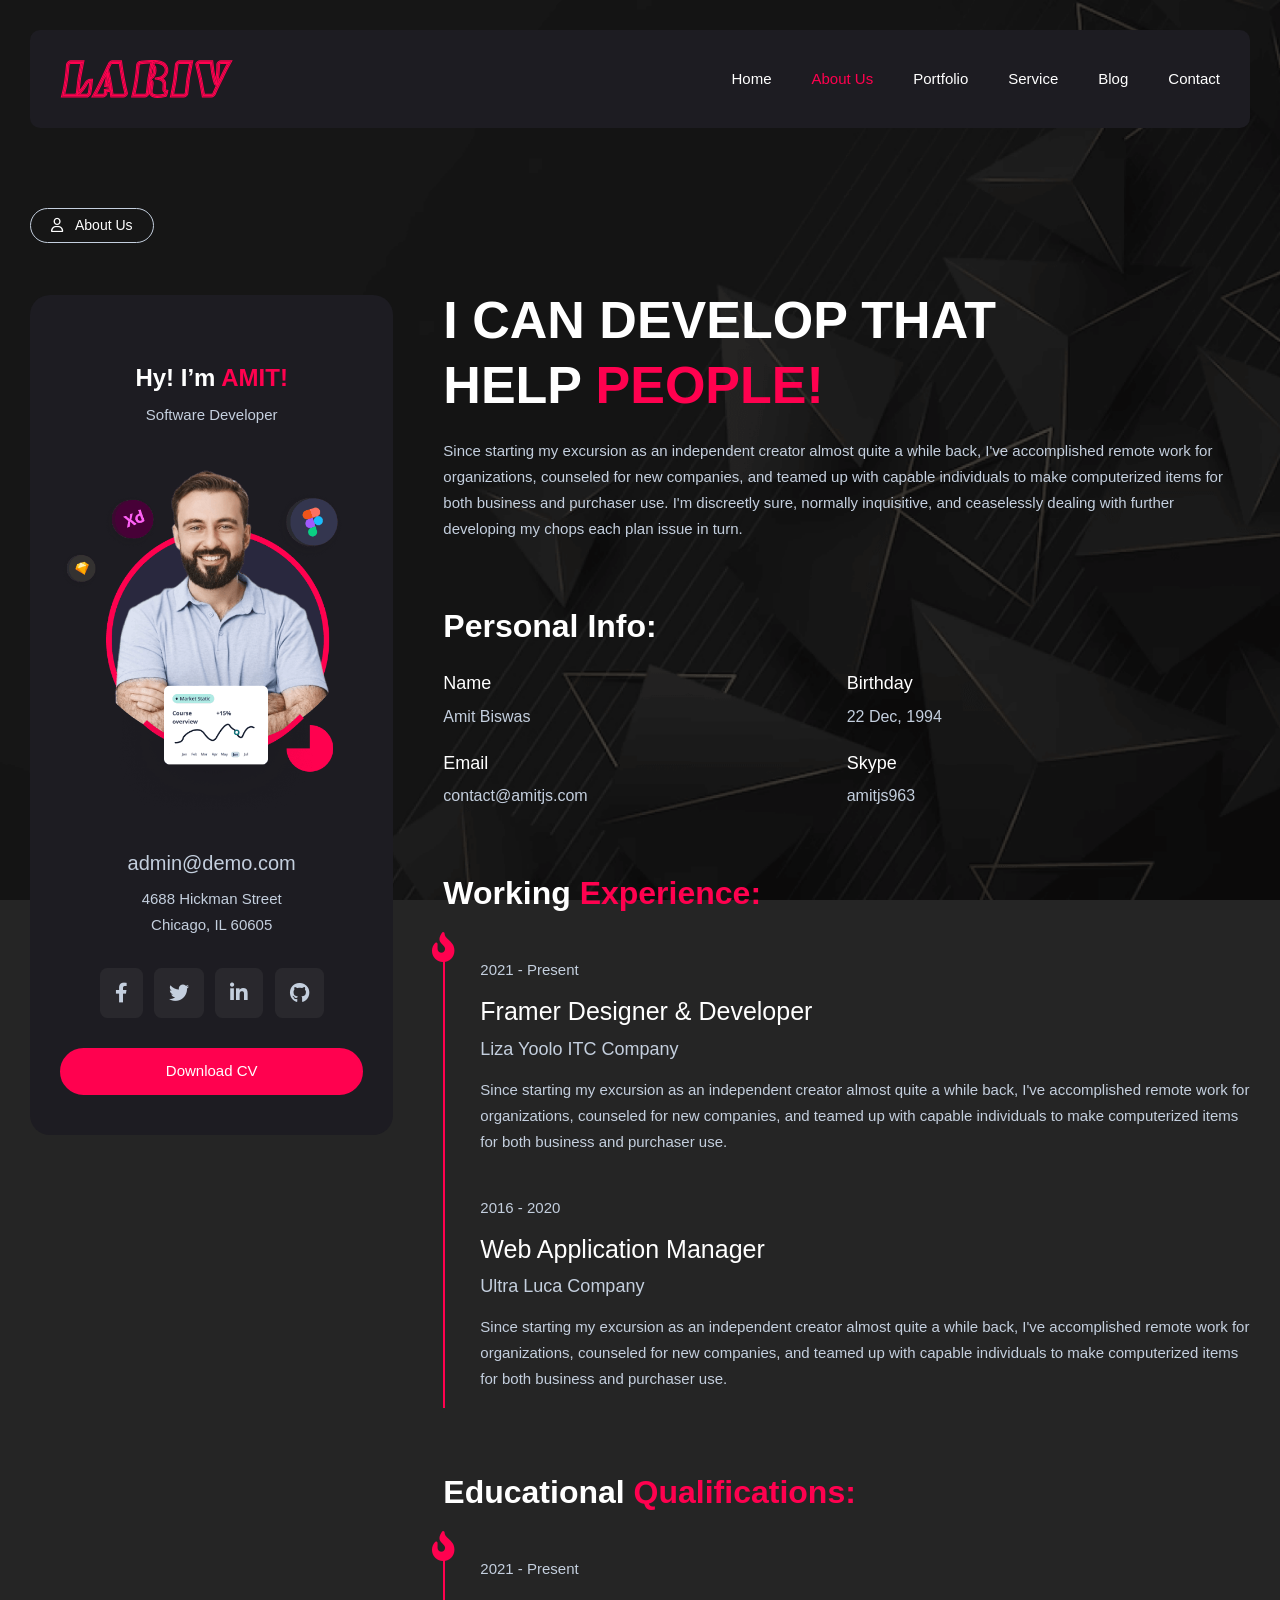
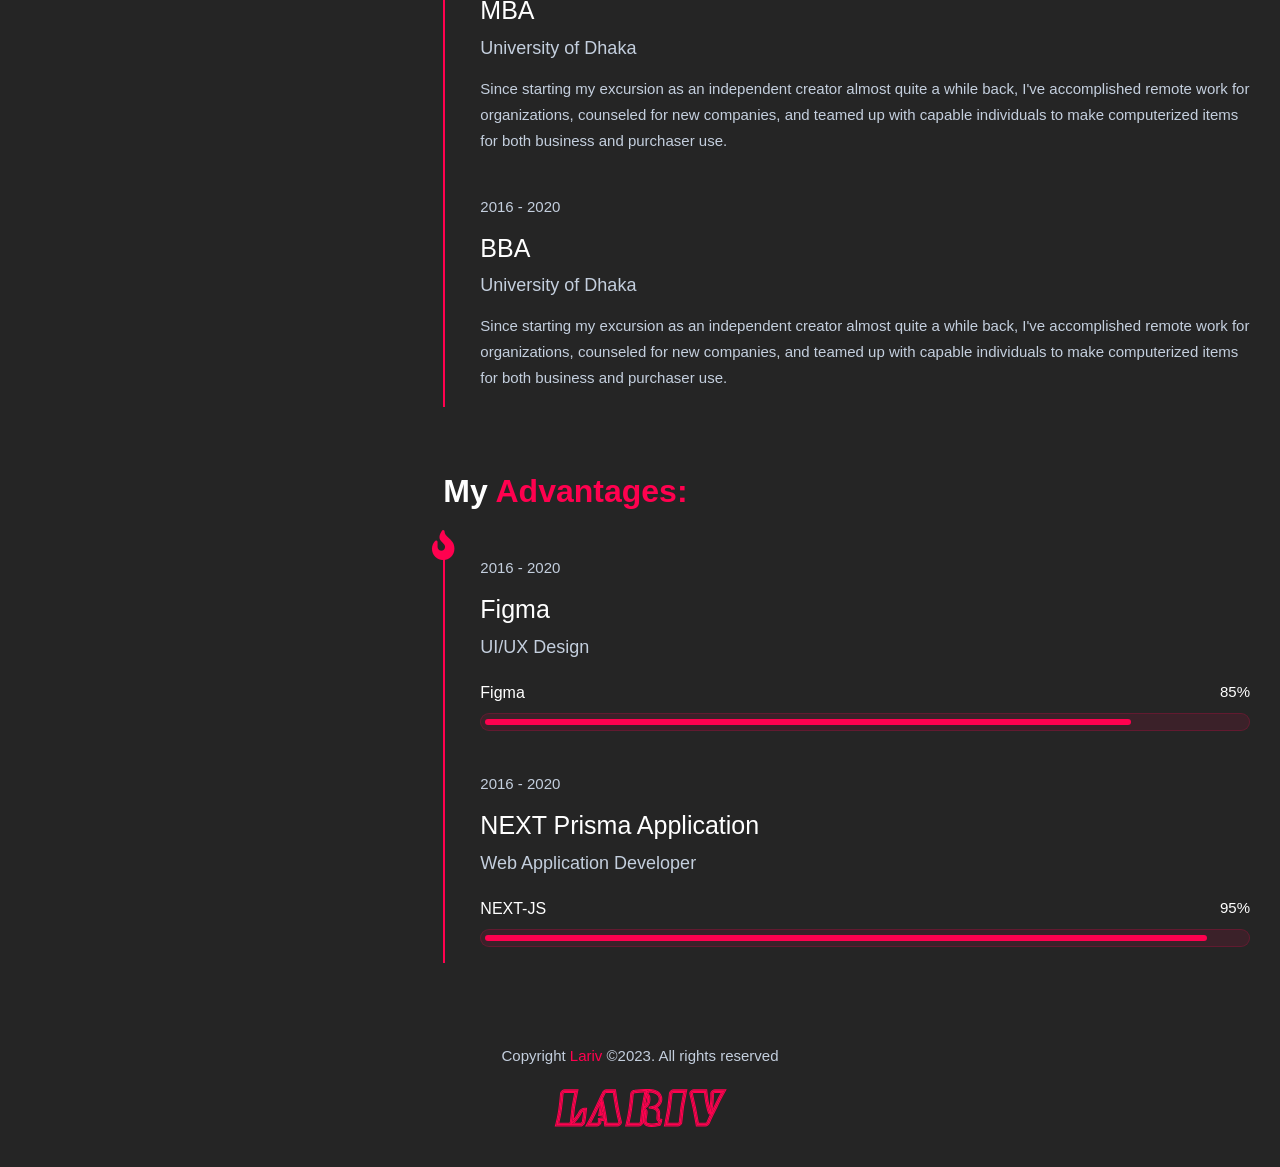
==== src/about.html @ 0eb748ee "lariv" ====
<!DOCTYPE html>
<html class="no-js" lang="zxx">
  <head>
    <meta charset="utf-8" />
    <meta http-equiv="x-ua-compatible" content="ie=edge" />
    <title>Home || Lariv - HTML Portfolio Web Template</title>
    <meta name="description" content="" />
    <meta name="viewport" content="width=device-width, initial-scale=1" />

    <!-- Place favicon.ico in the root directory -->
    <link
      rel="shortcut icon"
      type="image/x-icon"
      href="assets/images/favicon.ico"
    />

    <!-- CSS here -->
    <link rel="stylesheet" href="assets/css/animate.css" />
    <link rel="stylesheet" href="assets/css/font-awesome-pro.css" />
    <link rel="stylesheet" href="assets/css/swiper-bundle.css" />
    <link rel="stylesheet" href="assets/css/style.css" />
  </head>

  <body>
    <!--[if lte IE 9]>
      <p class="browserupgrade">
        You are using an <strong>outdated</strong> browser. Please
        <a href="https://browsehappy.com/">upgrade your browser</a> href improve
        your experience and security.
      </p>
    <![endif]-->

    <!-- Preloader Start-->

    <div class="InitLoader">
      <div class="fingerprint-spinner">
        <div class="spinner-ring"></div>
        <div class="spinner-ring"></div>
        <div class="spinner-ring"></div>
        <div class="spinner-ring"></div>
        <div class="spinner-ring"></div>
        <div class="spinner-ring"></div>
        <div class="spinner-ring"></div>
        <div class="spinner-ring"></div>
        <div class="spinner-ring"></div>
      </div>
    </div>

    <!-- back href top start  -->
    <div class="progress-wrap">
      <svg
        class="progress-circle svg-content"
        width="100%"
        height="100%"
        viewBox="-1 -1 102 102"
      >
        <path d="M50,1 a49,49 0 0,1 0,98 a49,49 0 0,1 0,-98" />
      </svg>
    </div>
    <!-- back href top end -->

    <!-- Bg image start-->
    <div
      class="bg-img"
      style="background-image: url('assets/images/show/bg.png')"
    ></div>
    <!-- Bg image end-->

    <!-- header-area-start -->
    <header class="relative z-[99]">
      <div class="container mx-auto pt-[30px]">
        <div
          class="flex justify-between rounded-[10px] bg-card px-[15px] py-[30px] md:px-[30px]"
        >
          <div class="logo flex items-center">
            <a href="/">
              <img
                src="assets/images/logo.svg"
                alt="Lariv - React Portfolio Template"
              />
            </a>
          </div>
          <menu class="hidden items-center lg:flex">
            <ul class="flex gap-[40px]">
              <li>
                <a href="index.html" class="navNotActive">Home</a>
              </li>
              <li>
                <a href="about.html" class="navActive">About Us</a>
              </li>
              <li>
                <a href="portfolio.html" class="navNotActive">Portfolio</a>
              </li>
              <li>
                <a href="service.html" class="navNotActive">Service</a>
              </li>
              <li>
                <a href="blog.html" class="navNotActive">Blog</a>
              </li>
              <li>
                <a href="contact.html" class="navNotActive">Contact</a>
              </li>
            </ul>
          </menu>
          <div class="block lg:hidden">
            <div class="flex items-center gap-4 px-[10px]">
              <span
                class="sidebar-open rounded-full border border-[#919295] flex justify-center items-center w-[50px] h-[50px]"
              >
                <i class="fa-light fa-bars-sort text-text text-[22px]"></i>
              </span>
            </div>
          </div>
        </div>
      </div>
    </header>
    <!-- header-area-end -->

    <!-- side bar start -->
    <div
      class="sidebar fixed left-[100%] top-0 z-[999] h-full w-full bg-btn/60 transition-all duration-500"
    >
      <div
        class="ml-auto h-full min-h-[750px] w-[300px] bg-card px-[30px] pt-[60px] md:min-h-[700px]"
      >
        <div class="relative flex justify-center">
          <span
            class="sidebar-close group absolute left-[-78px] rounded-lg bg-card px-[15px] py-[10px] text-[26px]"
          >
            <i
              class="fa-regular fa-xmark text-white transition-all duration-500 group-hover:rotate-90 group-hover:text-theme"
            ></i>
          </span>
          <div>
            <img
              src="assets/images/logo.svg"
              alt="Lariv - React Portfolio Template"
            />
          </div>
        </div>
        <div class="my-[30px] border-t border-[#ddd]"></div>
        <nav class="mt-[30px]">
          <ul class="grid gap-[24px]">
            <li class="text-[18px] font-semibold">
              <a href="index.html" class="navNotActive">Home</a>
            </li>
            <li class="text-[18px] font-semibold">
              <a href="about.html" class="navActive">About Us</a>
            </li>
            <li class="text-[18px] font-semibold">
              <a href="portfolio.html" class="navNotActive">Portfolio</a>
            </li>
            <li class="text-[18px] font-semibold">
              <a href="service.html" class="navNotActive">Service</a>
            </li>
            <li class="text-[18px] font-semibold">
              <a href="blog.html" class="navNotActive">Blog</a>
            </li>
            <li class="text-[18px] font-semibold">
              <a href="contact.html" class="navNotActive">Contact</a>
            </li>
          </ul>
        </nav>
        <div class="my-[30px] border-t border-[#ddd]"></div>

        <div class="contact mt-[40px] pb-[20px] md:mt-[0px]">
          <div>
            <p class="text-[20px] font-semibold text-white">Follow Me:</p>

            <div class="mt-[20px] flex gap-3">
              <a href="#">
                <button
                  class="boxShadow rounded-lg bg-btn w-[40px] h-[40px] flex justify-center items-center text-text shadow-none transition duration-300 hover:text-theme"
                >
                  <i class="fa-brands fa-facebook-f text-[22px]"></i>
                </button>
              </a>
              <a href="#">
                <button
                  class="boxShadow rounded-lg bg-btn w-[40px] h-[40px] flex justify-center items-center text-text shadow-none transition duration-300 hover:text-theme"
                >
                  <i class="fa-brands fa-twitter text-[22px]"></i>
                </button>
              </a>
              <a href="#">
                <button
                  class="boxShadow rounded-lg bg-btn w-[40px] h-[40px] flex justify-center items-center text-text shadow-none transition duration-300 hover:text-theme"
                >
                  <i class="fa-brands fa-linkedin-in text-[22px]"></i>
                </button>
              </a>
              <a href="#">
                <button
                  class="boxShadow rounded-lg bg-btn w-[40px] h-[40px] flex justify-center items-center text-text shadow-none transition duration-300 hover:text-theme"
                >
                  <i class="fa-brands fa-instagram text-[22px]"></i>
                </button>
              </a>
            </div>
          </div>
        </div>
      </div>
    </div>
    <!-- side bar end -->

    <main>
      <section class="py-[30px] md:py-[80px]">
        <div class="container">
          <div class="grid grid-cols-12 gap-[20px]">
            <div class="col-span-12 lg:col-span-4 lg:pr-[30px]">
              <div class="menuBox" data-aos="fade-up" data-aos-delay="50">
                <div
                  class="inline-block rounded-full border border-text px-[20px] py-[5px]"
                >
                  <div class="flex items-center gap-[6px]">
                    <span>
                      <i class="fa-regular fa-user text-[14px] text-white"></i>
                    </span>
                    <span class="pl-[6px] text-[14px] text-white">
                      About Us
                    </span>
                  </div>
                </div>
              </div>
              <br />
              <!-- Profile Info  -->
              <div class="info-card mt-[10px] md:mt-[30px]">
                <div class="rounded-[20px] bg-card px-[30px] py-[40px]">
                  <div>
                    <div class="mt-[25px]">
                      <div class="text-center">
                        <h3
                          class="wow fadeIn animated text-[24px] font-semibold text-white"
                          data-aos="fade-up"
                          data-aos-delay="100"
                        >
                          Hy! I’m
                          <span class="text-theme"> AMIT!</span>
                        </h3>
                        <p
                          class="mt-[6px] text-text"
                          data-aos="fade-up"
                          data-aos-delay="150"
                        >
                          Software Developer
                        </p>
                        <div
                          class="mt-[26px] flex justify-center"
                          data-aos="fade-up"
                          data-aos-delay="200"
                        >
                          <img
                            src="assets/images/profile/user.png"
                            alt="Lariv portfolio web template"
                            class="w-full rounded-2xl object-cover"
                          />
                        </div>
                        <div
                          class="mt-[26px]"
                          data-aos="fade-up"
                          data-aos-delay="250"
                        >
                          <p
                            class="text-[20px] text-text"
                            data-aos="fade-up"
                            data-aos-delay="100"
                          >
                            admin@demo.com
                          </p>
                          <p
                            class="mt-[10px] text-text"
                            data-aos="fade-up"
                            data-aos-delay="150"
                          >
                            4688 Hickman Street <br />
                            Chicago, IL 60605
                          </p>
                        </div>
                        <div
                          class="mt-[30px] flex justify-center gap-3"
                          data-aos="fade-up"
                          data-aos-delay="200"
                        >
                          <a href="#" class="block">
                            <i class="fa-brands fa-facebook-f socialRound"></i>
                          </a>
                          <a href="#" class="block">
                            <i class="fa-brands fa-twitter socialRound"></i>
                          </a>
                          <a href="#" class="block">
                            <i class="fa-brands fa-linkedin-in socialRound"></i>
                          </a>
                          <a href="#" class="block">
                            <i class="fa-brands fa-github socialRound"></i>
                          </a>
                        </div>
                        <div
                          class="mt-[30px]"
                          data-aos="fade-up"
                          data-aos-delay="250"
                        >
                          <a
                            href="assets/pdf/Resume-of-Amit-Biswas-MERN.pdf"
                            class="block rounded-full border-2 border-theme bg-theme py-[10px] font-medium text-white transition-all duration-300 hover:bg-transparent"
                          >
                            Download CV
                          </a>
                        </div>
                      </div>
                    </div>
                  </div>
                </div>
              </div>
            </div>
            <div class="col-span-12 lg:col-span-8">
              <div class="mt-[80px]">
                <h2
                  class="text-[32px] font-semibold uppercase leading-tight text-white md:text-[52px]"
                  data-aos="fade-up"
                  data-aos-delay="50"
                >
                  I can develop that
                  <br class="hidden md:block" />
                  help
                  <span class="text-theme"> people!</span>
                </h2>
                <p
                  class="mt-[20px] text-text"
                  data-aos="fade-up"
                  data-aos-delay="100"
                >
                  Since starting my excursion as an independent creator almost
                  quite a while back, I've accomplished remote work for
                  organizations, counseled for new companies, and teamed up with
                  capable individuals to make computerized items for both
                  business and purchaser use. I'm discreetly sure, normally
                  inquisitive, and ceaselessly dealing with further developing
                  my chops each plan issue in turn.
                </p>
              </div>

              <!-- Personal Information  -->
              <div class="mt-[60px]">
                <h2
                  class="text-[32px] font-semibold"
                  data-aos="fade-up"
                  data-aos-delay="150"
                >
                  Personal Info:
                </h2>
                <div class="mt-[20px] grid grid-cols-12">
                  <div
                    class="col-span-6"
                    data-aos="fade-up"
                    data-aos-delay="200"
                  >
                    <p class="text-[18px] font-medium">Name</p>
                    <p class="mt-2 text-[16px] text-text">Amit Biswas</p>
                  </div>
                  <div
                    class="col-span-6"
                    data-aos="fade-up"
                    data-aos-delay="200"
                  >
                    <p class="text-[18px] font-medium">Birthday</p>
                    <p class="mt-2 text-[16px] text-text">22 Dec, 1994</p>
                  </div>
                </div>
                <div class="mt-[20px] grid grid-cols-12">
                  <div
                    class="col-span-6"
                    data-aos="fade-up"
                    data-aos-delay="250"
                  >
                    <p class="text-[18px] font-medium">Email</p>
                    <p class="mt-2 text-[16px] text-text">contact@amitjs.com</p>
                  </div>
                  <div
                    class="col-span-6"
                    data-aos="fade-up"
                    data-aos-delay="250"
                  >
                    <p class="text-[18px] font-medium">Skype</p>
                    <p class="mt-2 text-[16px] text-text">amitjs963</p>
                  </div>
                </div>
              </div>

              <!-- Working Experience Information  -->
              <div class="mt-[60px]">
                <h2
                  class="text-[32px] font-semibold"
                  data-aos="fade-up"
                  data-aos-delay="300"
                >
                  Working <span class="text-theme">Experience:</span>
                </h2>
                <div class="items mt-[40px] grid gap-[40px]">
                  <div
                    class="item relative grid gap-[40px] border-l-[2px] border-theme pb-[16px] pl-[35px]"
                  >
                    <i
                      class="fa-solid fa-fire-flame-curved absolute left-[-13px] top-[-25px] text-[30px] text-theme"
                    ></i>

                    <div>
                      <p
                        class="text-text"
                        data-aos="fade-up"
                        data-aos-delay="50"
                      >
                        2021 - Present
                      </p>
                      <h3
                        class="mt-[10px] text-[20px] font-medium text-white md:text-[25px]"
                        data-aos="fade-up"
                        data-aos-delay="100"
                      >
                        Framer Designer & Developer
                      </h3>
                      <p
                        class="mt-[5px] text-[18px] font-medium text-text"
                        data-aos="fade-up"
                        data-aos-delay="150"
                      >
                        Liza Yoolo ITC Company
                      </p>
                      <p
                        class="mt-[15px] text-text"
                        data-aos="fade-up"
                        data-aos-delay="200"
                      >
                        Since starting my excursion as an independent creator
                        almost quite a while back, I've accomplished remote work
                        for organizations, counseled for new companies, and
                        teamed up with capable individuals to make computerized
                        items for both business and purchaser use.
                      </p>
                    </div>

                    <div>
                      <p
                        class="text-text"
                        data-aos="fade-up"
                        data-aos-delay="50"
                      >
                        2016 - 2020
                      </p>
                      <h3
                        class="mt-[10px] text-[20px] font-medium text-white md:text-[25px]"
                        data-aos="fade-up"
                        data-aos-delay="100"
                      >
                        Web Application Manager
                      </h3>
                      <p
                        class="mt-[5px] text-[18px] font-medium text-text"
                        data-aos="fade-up"
                        data-aos-delay="150"
                      >
                        Ultra Luca Company
                      </p>
                      <p
                        class="mt-[15px] text-text"
                        data-aos="fade-up"
                        data-aos-delay="200"
                      >
                        Since starting my excursion as an independent creator
                        almost quite a while back, I've accomplished remote work
                        for organizations, counseled for new companies, and
                        teamed up with capable individuals to make computerized
                        items for both business and purchaser use.
                      </p>
                    </div>
                  </div>
                </div>
              </div>

              <!-- Education Information  -->
              <div class="mt-[60px]">
                <h2
                  class="text-[32px] font-semibold"
                  data-aos="fade-up"
                  data-aos-delay="50"
                >
                  Educational <span class="text-theme">Qualifications:</span>
                </h2>
                <div class="items mt-[40px] grid gap-[40px]">
                  <div
                    class="item relative grid gap-[40px] border-l-[2px] border-theme pb-[16px] pl-[35px]"
                  >
                    <i
                      class="fa-solid fa-fire-flame-curved absolute left-[-13px] top-[-25px] text-[30px] text-theme"
                    ></i>

                    <div>
                      <p
                        class="text-text"
                        data-aos="fade-up"
                        data-aos-delay="100"
                      >
                        2021 - Present
                      </p>
                      <h3
                        class="mt-[10px] text-[20px] font-medium text-white md:text-[25px]"
                        data-aos="fade-up"
                        data-aos-delay="150"
                      >
                        MBA
                      </h3>
                      <p
                        class="mt-[5px] text-[18px] font-medium text-text"
                        data-aos="fade-up"
                        data-aos-delay="200"
                      >
                        University of Dhaka
                      </p>
                      <p
                        class="mt-[15px] text-text"
                        data-aos="fade-up"
                        data-aos-delay="250"
                      >
                        Since starting my excursion as an independent creator
                        almost quite a while back, I've accomplished remote work
                        for organizations, counseled for new companies, and
                        teamed up with capable individuals to make computerized
                        items for both business and purchaser use.
                      </p>
                    </div>

                    <div>
                      <p
                        class="text-text"
                        data-aos="fade-up"
                        data-aos-delay="50"
                      >
                        2016 - 2020
                      </p>
                      <h3
                        class="mt-[10px] text-[20px] font-medium text-white md:text-[25px]"
                        data-aos="fade-up"
                        data-aos-delay="100"
                      >
                        BBA
                      </h3>
                      <p
                        class="mt-[5px] text-[18px] font-medium text-text"
                        data-aos="fade-up"
                        data-aos-delay="150"
                      >
                        University of Dhaka
                      </p>
                      <p
                        class="mt-[15px] text-text"
                        data-aos="fade-up"
                        data-aos-delay="200"
                      >
                        Since starting my excursion as an independent creator
                        almost quite a while back, I've accomplished remote work
                        for organizations, counseled for new companies, and
                        teamed up with capable individuals to make computerized
                        items for both business and purchaser use.
                      </p>
                    </div>
                  </div>
                </div>
              </div>

              <!-- Skill Information  -->
              <div class="mt-[60px]">
                <h2
                  class="text-[32px] font-semibold"
                  data-aos="fade-up"
                  data-aos-delay="50"
                >
                  My <span class="text-theme">Advantages:</span>
                </h2>
                <div class="items mt-[40px] grid gap-[40px]">
                  <div
                    class="item relative grid gap-[40px] border-l-[2px] border-theme pb-[16px] pl-[35px]"
                  >
                    <i
                      class="fa-solid fa-fire-flame-curved absolute left-[-13px] top-[-25px] text-[30px] text-theme"
                    ></i>

                    <div>
                      <p
                        class="text-text"
                        data-aos="fade-up"
                        data-aos-delay="100"
                      >
                        2016 - 2020
                      </p>
                      <h3
                        class="mt-[10px] text-[20px] font-medium text-white md:text-[25px]"
                        data-aos="fade-up"
                        data-aos-delay="150"
                      >
                        Figma
                      </h3>
                      <p
                        class="mt-[5px] text-[18px] font-medium text-text"
                        data-aos="fade-up"
                        data-aos-delay="200"
                      >
                        UI/UX Design
                      </p>
                      <div class="mt-[20px] w-full">
                        <div
                          class="mb-2 flex items-center justify-between gap-4"
                          data-aos="fade-up"
                          data-aos-delay="250"
                        >
                          <p class="text-[16px] font-medium text-white">
                            Figma
                          </p>
                          <h6 class="text-white">85%</h6>
                        </div>
                        <div
                          class="border border-theme/20 bg-theme/10 py-[8px] px-1 flex items-center h-[12px] w-full overflow-hidden font-sans text-xs font-medium rounded-full"
                        >
                          <div
                            class="h-[6px] justify-center overflow-hidden rounded-full bg-theme wow"
                            style="width: 85%"
                          ></div>
                        </div>
                      </div>
                    </div>
                    <div>
                      <p
                        class="text-text"
                        data-aos="fade-up"
                        data-aos-delay="100"
                      >
                        2016 - 2020
                      </p>
                      <h3
                        class="mt-[10px] text-[20px] font-medium text-white md:text-[25px]"
                        data-aos="fade-up"
                        data-aos-delay="150"
                      >
                        NEXT Prisma Application
                      </h3>
                      <p
                        class="mt-[5px] text-[18px] font-medium text-text"
                        data-aos="fade-up"
                        data-aos-delay="200"
                      >
                        Web Application Developer
                      </p>
                      <div class="mt-[20px] w-full">
                        <div
                          class="mb-2 flex items-center justify-between gap-4"
                          data-aos="fade-up"
                          data-aos-delay="250"
                        >
                          <p class="text-[16px] font-medium text-white">
                            NEXT-JS
                          </p>
                          <h6 class="text-white">95%</h6>
                        </div>
                        <div
                          class="border border-theme/20 bg-theme/10 py-[8px] px-1 flex items-center h-[12px] w-full overflow-hidden font-sans text-xs font-medium rounded-full"
                        >
                          <div
                            class="h-[6px] justify-center overflow-hidden rounded-full bg-theme wow"
                            style="width: 95%"
                          ></div>
                        </div>
                      </div>
                    </div>
                  </div>
                </div>
              </div>
            </div>
          </div>
        </div>
      </section>
    </main>

    <!-- footer start -->
    <footer class="relative z-[9]">
      <div class="container mx-auto flex justify-center pb-[40px]">
        <div>
          <p class="text-center text-text">
            Copyright <span class="text-theme">Lariv</span> ©2023. All rights
            reserved
          </p>
          <div class="mt-[20px] flex justify-center text-center">
            <img
              src="assets/images/logo.svg"
              alt="Lariv - React Portfolio Template"
            />
          </div>
        </div>
      </div>
    </footer>
    <!-- footer end -->

    <!-- JS here -->
    <script src="assets/js/jquery.js"></script>
    <script src="assets/js/waypoints.js"></script>
    <script src="assets/js/backtotop.js"></script>
    <script src="assets/js/counterup.js"></script>
    <script src="assets/js/wow.js"></script>
    <script src="assets/js/ajax-form.js"></script>
    <script src="assets/js/typer.js"></script>
    <script src="assets/js/swiper-bundle.js"></script>
    <script src="assets/js/main.js"></script>
  </body>
</html>
---- src/assets/css/style.css ----
/*
! tailwindcss v3.3.3 | MIT License | https://tailwindcss.com
*/

/*
1. Prevent padding and border from affecting element width. (https://github.com/mozdevs/cssremedy/issues/4)
2. Allow adding a border to an element by just adding a border-width. (https://github.com/tailwindcss/tailwindcss/pull/116)
*/

*,
::before,
::after {
  box-sizing: border-box;
  /* 1 */
  border-width: 0;
  /* 2 */
  border-style: solid;
  /* 2 */
  border-color: #eeeeee;
  /* 2 */
}

::before,
::after {
  --tw-content: '';
}

/*
1. Use a consistent sensible line-height in all browsers.
2. Prevent adjustments of font size after orientation changes in iOS.
3. Use a more readable tab size.
4. Use the user's configured `sans` font-family by default.
5. Use the user's configured `sans` font-feature-settings by default.
6. Use the user's configured `sans` font-variation-settings by default.
*/

html {
  line-height: 1.5;
  /* 1 */
  -webkit-text-size-adjust: 100%;
  /* 2 */
  -moz-tab-size: 4;
  /* 3 */
  -o-tab-size: 4;
     tab-size: 4;
  /* 3 */
  font-family: Roboto, sans-serif;
  /* 4 */
  font-feature-settings: normal;
  /* 5 */
  font-variation-settings: normal;
  /* 6 */
}

/*
1. Remove the margin in all browsers.
2. Inherit line-height from `html` so users can set them as a class directly on the `html` element.
*/

body {
  margin: 0;
  /* 1 */
  line-height: inherit;
  /* 2 */
}

/*
1. Add the correct height in Firefox.
2. Correct the inheritance of border color in Firefox. (https://bugzilla.mozilla.org/show_bug.cgi?id=190655)
3. Ensure horizontal rules are visible by default.
*/

hr {
  height: 0;
  /* 1 */
  color: inherit;
  /* 2 */
  border-top-width: 1px;
  /* 3 */
}

/*
Add the correct text decoration in Chrome, Edge, and Safari.
*/

abbr:where([title]) {
  -webkit-text-decoration: underline dotted;
          text-decoration: underline dotted;
}

/*
Remove the default font size and weight for headings.
*/

h1,
h2,
h3,
h4,
h5,
h6 {
  font-size: inherit;
  font-weight: inherit;
}

/*
Reset links to optimize for opt-in styling instead of opt-out.
*/

a {
  color: inherit;
  text-decoration: inherit;
}

/*
Add the correct font weight in Edge and Safari.
*/

b,
strong {
  font-weight: bolder;
}

/*
1. Use the user's configured `mono` font family by default.
2. Correct the odd `em` font sizing in all browsers.
*/

code,
kbd,
samp,
pre {
  font-family: SFMono-Regular, Menlo, Monaco, Consolas, Liberation Mono, Courier New, monospace;
  /* 1 */
  font-size: 1em;
  /* 2 */
}

/*
Add the correct font size in all browsers.
*/

small {
  font-size: 80%;
}

/*
Prevent `sub` and `sup` elements from affecting the line height in all browsers.
*/

sub,
sup {
  font-size: 75%;
  line-height: 0;
  position: relative;
  vertical-align: baseline;
}

sub {
  bottom: -0.25em;
}

sup {
  top: -0.5em;
}

/*
1. Remove text indentation from table contents in Chrome and Safari. (https://bugs.chromium.org/p/chromium/issues/detail?id=999088, https://bugs.webkit.org/show_bug.cgi?id=201297)
2. Correct table border color inheritance in all Chrome and Safari. (https://bugs.chromium.org/p/chromium/issues/detail?id=935729, https://bugs.webkit.org/show_bug.cgi?id=195016)
3. Remove gaps between table borders by default.
*/

table {
  text-indent: 0;
  /* 1 */
  border-color: inherit;
  /* 2 */
  border-collapse: collapse;
  /* 3 */
}

/*
1. Change the font styles in all browsers.
2. Remove the margin in Firefox and Safari.
3. Remove default padding in all browsers.
*/

button,
input,
optgroup,
select,
textarea {
  font-family: inherit;
  /* 1 */
  font-feature-settings: inherit;
  /* 1 */
  font-variation-settings: inherit;
  /* 1 */
  font-size: 100%;
  /* 1 */
  font-weight: inherit;
  /* 1 */
  line-height: inherit;
  /* 1 */
  color: inherit;
  /* 1 */
  margin: 0;
  /* 2 */
  padding: 0;
  /* 3 */
}

/*
Remove the inheritance of text transform in Edge and Firefox.
*/

button,
select {
  text-transform: none;
}

/*
1. Correct the inability to style clickable types in iOS and Safari.
2. Remove default button styles.
*/

button,
[type='button'],
[type='reset'],
[type='submit'] {
  -webkit-appearance: button;
  /* 1 */
  background-color: transparent;
  /* 2 */
  background-image: none;
  /* 2 */
}

/*
Use the modern Firefox focus style for all focusable elements.
*/

:-moz-focusring {
  outline: auto;
}

/*
Remove the additional `:invalid` styles in Firefox. (https://github.com/mozilla/gecko-dev/blob/2f9eacd9d3d995c937b4251a5557d95d494c9be1/layout/style/res/forms.css#L728-L737)
*/

:-moz-ui-invalid {
  box-shadow: none;
}

/*
Add the correct vertical alignment in Chrome and Firefox.
*/

progress {
  vertical-align: baseline;
}

/*
Correct the cursor style of increment and decrement buttons in Safari.
*/

::-webkit-inner-spin-button,
::-webkit-outer-spin-button {
  height: auto;
}

/*
1. Correct the odd appearance in Chrome and Safari.
2. Correct the outline style in Safari.
*/

[type='search'] {
  -webkit-appearance: textfield;
  /* 1 */
  outline-offset: -2px;
  /* 2 */
}

/*
Remove the inner padding in Chrome and Safari on macOS.
*/

::-webkit-search-decoration {
  -webkit-appearance: none;
}

/*
1. Correct the inability to style clickable types in iOS and Safari.
2. Change font properties to `inherit` in Safari.
*/

::-webkit-file-upload-button {
  -webkit-appearance: button;
  /* 1 */
  font: inherit;
  /* 2 */
}

/*
Add the correct display in Chrome and Safari.
*/

summary {
  display: list-item;
}

/*
Removes the default spacing and border for appropriate elements.
*/

blockquote,
dl,
dd,
h1,
h2,
h3,
h4,
h5,
h6,
hr,
figure,
p,
pre {
  margin: 0;
}

fieldset {
  margin: 0;
  padding: 0;
}

legend {
  padding: 0;
}

ol,
ul,
menu {
  list-style: none;
  margin: 0;
  padding: 0;
}

/*
Reset default styling for dialogs.
*/

dialog {
  padding: 0;
}

/*
Prevent resizing textareas horizontally by default.
*/

textarea {
  resize: vertical;
}

/*
1. Reset the default placeholder opacity in Firefox. (https://github.com/tailwindlabs/tailwindcss/issues/3300)
2. Set the default placeholder color to the user's configured gray 400 color.
*/

input::-moz-placeholder, textarea::-moz-placeholder {
  opacity: 1;
  /* 1 */
  color: #bdbdbd;
  /* 2 */
}

input::placeholder,
textarea::placeholder {
  opacity: 1;
  /* 1 */
  color: #bdbdbd;
  /* 2 */
}

/*
Set the default cursor for buttons.
*/

button,
[role="button"] {
  cursor: pointer;
}

/*
Make sure disabled buttons don't get the pointer cursor.
*/

:disabled {
  cursor: default;
}

/*
1. Make replaced elements `display: block` by default. (https://github.com/mozdevs/cssremedy/issues/14)
2. Add `vertical-align: middle` to align replaced elements more sensibly by default. (https://github.com/jensimmons/cssremedy/issues/14#issuecomment-634934210)
   This can trigger a poorly considered lint error in some tools but is included by design.
*/

img,
svg,
video,
canvas,
audio,
iframe,
embed,
object {
  display: block;
  /* 1 */
  vertical-align: middle;
  /* 2 */
}

/*
Constrain images and videos to the parent width and preserve their intrinsic aspect ratio. (https://github.com/mozdevs/cssremedy/issues/14)
*/

img,
video {
  max-width: 100%;
  height: auto;
}

/* Make elements with the HTML hidden attribute stay hidden by default */

[hidden] {
  display: none;
}

/*
Author       : themesoft69
Template Name: Lariv - React Portfolio Template
Version      : 1.0.1
*/

/* Google Fonts */

@import url("https://fonts.googleapis.com/css2?family=Inter:wght@400;500;600;700&family=Poppins:wght@400;500;600;700&display=swap");

/* Reset Css */

* {
  margin: 0;
  padding: 0;
  box-sizing: border-box;
}

html,
  body {
  overflow-x: hidden;
  font-family: "Inter", sans-serif;
  background: #252525;
  color: #fff;
  font-size: 15px;
  min-height: 100vh;
}

p {
  line-height: 26px;
}

h1,
  h2,
  h3,
  h4,
  h5,
  h6 {
  font-family: "Poppins", sans-serif;
}

main {
  position: relative;
  z-index: 99;
}

*, ::before, ::after {
  --tw-border-spacing-x: 0;
  --tw-border-spacing-y: 0;
  --tw-translate-x: 0;
  --tw-translate-y: 0;
  --tw-rotate: 0;
  --tw-skew-x: 0;
  --tw-skew-y: 0;
  --tw-scale-x: 1;
  --tw-scale-y: 1;
  --tw-pan-x:  ;
  --tw-pan-y:  ;
  --tw-pinch-zoom:  ;
  --tw-scroll-snap-strictness: proximity;
  --tw-gradient-from-position:  ;
  --tw-gradient-via-position:  ;
  --tw-gradient-to-position:  ;
  --tw-ordinal:  ;
  --tw-slashed-zero:  ;
  --tw-numeric-figure:  ;
  --tw-numeric-spacing:  ;
  --tw-numeric-fraction:  ;
  --tw-ring-inset:  ;
  --tw-ring-offset-width: 0px;
  --tw-ring-offset-color: #fff;
  --tw-ring-color: rgb(33 150 243 / 0.5);
  --tw-ring-offset-shadow: 0 0 #0000;
  --tw-ring-shadow: 0 0 #0000;
  --tw-shadow: 0 0 #0000;
  --tw-shadow-colored: 0 0 #0000;
  --tw-blur:  ;
  --tw-brightness:  ;
  --tw-contrast:  ;
  --tw-grayscale:  ;
  --tw-hue-rotate:  ;
  --tw-invert:  ;
  --tw-saturate:  ;
  --tw-sepia:  ;
  --tw-drop-shadow:  ;
  --tw-backdrop-blur:  ;
  --tw-backdrop-brightness:  ;
  --tw-backdrop-contrast:  ;
  --tw-backdrop-grayscale:  ;
  --tw-backdrop-hue-rotate:  ;
  --tw-backdrop-invert:  ;
  --tw-backdrop-opacity:  ;
  --tw-backdrop-saturate:  ;
  --tw-backdrop-sepia:  ;
}

::backdrop {
  --tw-border-spacing-x: 0;
  --tw-border-spacing-y: 0;
  --tw-translate-x: 0;
  --tw-translate-y: 0;
  --tw-rotate: 0;
  --tw-skew-x: 0;
  --tw-skew-y: 0;
  --tw-scale-x: 1;
  --tw-scale-y: 1;
  --tw-pan-x:  ;
  --tw-pan-y:  ;
  --tw-pinch-zoom:  ;
  --tw-scroll-snap-strictness: proximity;
  --tw-gradient-from-position:  ;
  --tw-gradient-via-position:  ;
  --tw-gradient-to-position:  ;
  --tw-ordinal:  ;
  --tw-slashed-zero:  ;
  --tw-numeric-figure:  ;
  --tw-numeric-spacing:  ;
  --tw-numeric-fraction:  ;
  --tw-ring-inset:  ;
  --tw-ring-offset-width: 0px;
  --tw-ring-offset-color: #fff;
  --tw-ring-color: rgb(33 150 243 / 0.5);
  --tw-ring-offset-shadow: 0 0 #0000;
  --tw-ring-shadow: 0 0 #0000;
  --tw-shadow: 0 0 #0000;
  --tw-shadow-colored: 0 0 #0000;
  --tw-blur:  ;
  --tw-brightness:  ;
  --tw-contrast:  ;
  --tw-grayscale:  ;
  --tw-hue-rotate:  ;
  --tw-invert:  ;
  --tw-saturate:  ;
  --tw-sepia:  ;
  --tw-drop-shadow:  ;
  --tw-backdrop-blur:  ;
  --tw-backdrop-brightness:  ;
  --tw-backdrop-contrast:  ;
  --tw-backdrop-grayscale:  ;
  --tw-backdrop-hue-rotate:  ;
  --tw-backdrop-invert:  ;
  --tw-backdrop-opacity:  ;
  --tw-backdrop-saturate:  ;
  --tw-backdrop-sepia:  ;
}

.container {
  width: 100%;
  margin-right: auto;
  margin-left: auto;
  padding-right: 1rem;
  padding-left: 1rem;
}

@media (min-width: 380px) {
  .container {
    max-width: 380px;
    padding-right: 1rem;
    padding-left: 1rem;
  }
}

@media (min-width: 768px) {
  .container {
    max-width: 768px;
    padding-right: 2rem;
    padding-left: 2rem;
  }
}

@media (min-width: 1024px) {
  .container {
    max-width: 1024px;
    padding-right: 2rem;
    padding-left: 2rem;
  }
}

@media (min-width: 1280px) {
  .container {
    max-width: 1280px;
    padding-right: 2rem;
    padding-left: 2rem;
  }
}

@media (min-width: 1536px) {
  .container {
    max-width: 1536px;
    padding-right: 4rem;
    padding-left: 4rem;
  }
}

.boxShadow {
  box-shadow: 5px 5px 15px #d1d9e6, -5px -5px 15px #ffffff;
}

.btn {
  display: inline;
  border-radius: 0.375rem;
  border-width: 2px;
  --tw-border-opacity: 1;
  border-color: rgb(255 1 79 / var(--tw-border-opacity));
  --tw-bg-opacity: 1;
  background-color: rgb(255 1 79 / var(--tw-bg-opacity));
  padding-left: 26px;
  padding-right: 26px;
  padding-top: 12px;
  padding-bottom: 12px;
  font-weight: 600;
  --tw-text-opacity: 1;
  color: rgb(255 255 255 / var(--tw-text-opacity));
  transition-property: all;
  transition-timing-function: cubic-bezier(0.4, 0, 0.2, 1);
  transition-duration: 300ms;
}

.btn:hover {
  --tw-bg-opacity: 1;
  background-color: rgb(41 40 45 / var(--tw-bg-opacity));
}

.socialRound {
  box-shadow: 5px 5px 15px #d1d9e6, -5px -5px 15px #ffffff;
  border-radius: 0.5rem;
  --tw-bg-opacity: 1;
  background-color: rgb(41 40 45 / var(--tw-bg-opacity));
  padding: 15px;
  font-size: 20px;
  --tw-text-opacity: 1;
  color: rgb(196 207 222 / var(--tw-text-opacity));
  --tw-shadow: 0 0 rgb(0, 0 / 0, 0);
  --tw-shadow-colored: 0 0 var(--tw-shadow-color);
  box-shadow: var(--tw-ring-offset-shadow, 0 0 #0000), var(--tw-ring-shadow, 0 0 #0000), var(--tw-shadow);
  transition-property: color, background-color, border-color, text-decoration-color, fill, stroke, opacity, box-shadow, transform, filter, -webkit-backdrop-filter;
  transition-property: color, background-color, border-color, text-decoration-color, fill, stroke, opacity, box-shadow, transform, filter, backdrop-filter;
  transition-property: color, background-color, border-color, text-decoration-color, fill, stroke, opacity, box-shadow, transform, filter, backdrop-filter, -webkit-backdrop-filter;
  transition-timing-function: cubic-bezier(0.4, 0, 0.2, 1);
  transition-duration: 300ms;
}

.socialRound:hover {
  --tw-text-opacity: 1;
  color: rgb(255 1 79 / var(--tw-text-opacity));
}

.pagination {
  display: inline-flex;
  height: 2.5rem;
  width: 2.5rem;
  align-items: center;
  justify-content: center;
  border-radius: 0.5rem;
  border-width: 1px;
  --tw-border-opacity: 1;
  border-color: rgb(255 1 79 / var(--tw-border-opacity));
  transition-property: color, background-color, border-color, text-decoration-color, fill, stroke, opacity, box-shadow, transform, filter, -webkit-backdrop-filter;
  transition-property: color, background-color, border-color, text-decoration-color, fill, stroke, opacity, box-shadow, transform, filter, backdrop-filter;
  transition-property: color, background-color, border-color, text-decoration-color, fill, stroke, opacity, box-shadow, transform, filter, backdrop-filter, -webkit-backdrop-filter;
  transition-timing-function: cubic-bezier(0.4, 0, 0.2, 1);
  transition-duration: 200ms;
}

.group:hover .pagination {
  border-color: transparent;
  --tw-bg-opacity: 1;
  background-color: rgb(255 1 79 / var(--tw-bg-opacity));
}

.inputBox {
  height: 45px;
  width: 100%;
  border-radius: 0.5rem;
  border-width: 1px;
  background-color: transparent;
  padding-left: 10px;
  --tw-text-opacity: 1;
  color: rgb(196 207 222 / var(--tw-text-opacity));
}

.inputBox:focus {
  outline: 2px solid transparent;
  outline-offset: 2px;
}

@media (prefers-color-scheme: dark) {
  .inputBox {
    --tw-border-opacity: 1;
    border-color: rgb(41 40 45 / var(--tw-border-opacity));
  }
}

.navNotActive {
  font-weight: 500;
  --tw-text-opacity: 1;
  color: rgb(255 255 255 / var(--tw-text-opacity));
  transition-property: all;
  transition-timing-function: cubic-bezier(0.4, 0, 0.2, 1);
  transition-duration: 300ms;
}

.navNotActive:hover {
  --tw-text-opacity: 1;
  color: rgb(255 1 79 / var(--tw-text-opacity));
}

.navActive {
  font-weight: 500;
  --tw-text-opacity: 1;
  color: rgb(255 1 79 / var(--tw-text-opacity));
}

.progress .break-all {
  background: #ff014f !important;
}

.bg-img {
  background-repeat: no-repeat;
  background-size: cover;
  background-position: center center;
  width: 100%;
  min-height: 100vh;
  position: fixed;
  z-index: 0;
}

.wow {
  visibility: hidden;
}

.visible {
  visibility: visible;
}

.collapse {
  visibility: collapse;
}

.static {
  position: static;
}

.fixed {
  position: fixed;
}

.absolute {
  position: absolute;
}

.relative {
  position: relative;
}

.bottom-\[-50px\] {
  bottom: -50px;
}

.bottom-\[15px\] {
  bottom: 15px;
}

.left-0 {
  left: 0px;
}

.left-\[-10px\] {
  left: -10px;
}

.left-\[-13px\] {
  left: -13px;
}

.left-\[-78px\] {
  left: -78px;
}

.left-\[100\%\] {
  left: 100%;
}

.right-\[-100px\] {
  right: -100px;
}

.right-\[-10px\] {
  right: -10px;
}

.right-\[40px\] {
  right: 40px;
}

.top-0 {
  top: 0px;
}

.top-\[-25px\] {
  top: -25px;
}

.top-\[260px\] {
  top: 260px;
}

.top-\[90px\] {
  top: 90px;
}

.z-\[999\] {
  z-index: 999;
}

.z-\[99\] {
  z-index: 99;
}

.z-\[9\] {
  z-index: 9;
}

.order-1 {
  order: 1;
}

.order-2 {
  order: 2;
}

.col-span-12 {
  grid-column: span 12 / span 12;
}

.col-span-6 {
  grid-column: span 6 / span 6;
}

.mx-auto {
  margin-left: auto;
  margin-right: auto;
}

.my-\[15px\] {
  margin-top: 15px;
  margin-bottom: 15px;
}

.my-\[30px\] {
  margin-top: 30px;
  margin-bottom: 30px;
}

.mb-2 {
  margin-bottom: 0.5rem;
}

.mb-6 {
  margin-bottom: 1.5rem;
}

.mb-\[30px\] {
  margin-bottom: 30px;
}

.ml-3 {
  margin-left: 0.75rem;
}

.ml-auto {
  margin-left: auto;
}

.mt-2 {
  margin-top: 0.5rem;
}

.mt-\[100px\] {
  margin-top: 100px;
}

.mt-\[10px\] {
  margin-top: 10px;
}

.mt-\[12px\] {
  margin-top: 12px;
}

.mt-\[14px\] {
  margin-top: 14px;
}

.mt-\[15px\] {
  margin-top: 15px;
}

.mt-\[16px\] {
  margin-top: 16px;
}

.mt-\[20px\] {
  margin-top: 20px;
}

.mt-\[25px\] {
  margin-top: 25px;
}

.mt-\[26px\] {
  margin-top: 26px;
}

.mt-\[2px\] {
  margin-top: 2px;
}

.mt-\[30px\] {
  margin-top: 30px;
}

.mt-\[40px\] {
  margin-top: 40px;
}

.mt-\[50px\] {
  margin-top: 50px;
}

.mt-\[5px\] {
  margin-top: 5px;
}

.mt-\[60px\] {
  margin-top: 60px;
}

.mt-\[6px\] {
  margin-top: 6px;
}

.mt-\[80px\] {
  margin-top: 80px;
}

.block {
  display: block;
}

.inline-block {
  display: inline-block;
}

.inline {
  display: inline;
}

.flex {
  display: flex;
}

.table {
  display: table;
}

.table-cell {
  display: table-cell;
}

.grid {
  display: grid;
}

.contents {
  display: contents;
}

.hidden {
  display: none;
}

.h-4 {
  height: 1rem;
}

.h-5 {
  height: 1.25rem;
}

.h-\[12px\] {
  height: 12px;
}

.h-\[260px\] {
  height: 260px;
}

.h-\[40px\] {
  height: 40px;
}

.h-\[50px\] {
  height: 50px;
}

.h-\[6px\] {
  height: 6px;
}

.h-auto {
  height: auto;
}

.h-full {
  height: 100%;
}

.min-h-\[750px\] {
  min-height: 750px;
}

.min-h-\[calc\(100vh-380px\)\] {
  min-height: calc(100vh - 380px);
}

.w-4 {
  width: 1rem;
}

.w-\[120px\] {
  width: 120px;
}

.w-\[20\%\] {
  width: 20%;
}

.w-\[300px\] {
  width: 300px;
}

.w-\[40px\] {
  width: 40px;
}

.w-\[50px\] {
  width: 50px;
}

.w-\[60px\] {
  width: 60px;
}

.w-\[80\%\] {
  width: 80%;
}

.w-\[80px\] {
  width: 80px;
}

.w-full {
  width: 100%;
}

.transform {
  transform: translate(var(--tw-translate-x), var(--tw-translate-y)) rotate(var(--tw-rotate)) skewX(var(--tw-skew-x)) skewY(var(--tw-skew-y)) scaleX(var(--tw-scale-x)) scaleY(var(--tw-scale-y));
}

.cursor-pointer {
  cursor: pointer;
}

.resize {
  resize: both;
}

.grid-cols-12 {
  grid-template-columns: repeat(12, minmax(0, 1fr));
}

.items-start {
  align-items: flex-start;
}

.items-center {
  align-items: center;
}

.justify-center {
  justify-content: center;
}

.justify-between {
  justify-content: space-between;
}

.justify-around {
  justify-content: space-around;
}

.gap-2 {
  gap: 0.5rem;
}

.gap-3 {
  gap: 0.75rem;
}

.gap-4 {
  gap: 1rem;
}

.gap-5 {
  gap: 1.25rem;
}

.gap-\[10px\] {
  gap: 10px;
}

.gap-\[20px\] {
  gap: 20px;
}

.gap-\[24px\] {
  gap: 24px;
}

.gap-\[30px\] {
  gap: 30px;
}

.gap-\[38px\] {
  gap: 38px;
}

.gap-\[40px\] {
  gap: 40px;
}

.gap-\[6px\] {
  gap: 6px;
}

.gap-y-\[30px\] {
  row-gap: 30px;
}

.gap-y-\[60px\] {
  row-gap: 60px;
}

.space-x-4 > :not([hidden]) ~ :not([hidden]) {
  --tw-space-x-reverse: 0;
  margin-right: calc(1rem * var(--tw-space-x-reverse));
  margin-left: calc(1rem * calc(1 - var(--tw-space-x-reverse)));
}

.divide-y > :not([hidden]) ~ :not([hidden]) {
  --tw-divide-y-reverse: 0;
  border-top-width: calc(1px * calc(1 - var(--tw-divide-y-reverse)));
  border-bottom-width: calc(1px * var(--tw-divide-y-reverse));
}

.divide-dashed > :not([hidden]) ~ :not([hidden]) {
  border-style: dashed;
}

.divide-theme > :not([hidden]) ~ :not([hidden]) {
  --tw-divide-opacity: 1;
  border-color: rgb(255 1 79 / var(--tw-divide-opacity));
}

.overflow-hidden {
  overflow: hidden;
}

.rounded {
  border-radius: 0.25rem;
}

.rounded-2xl {
  border-radius: 1rem;
}

.rounded-\[10px\] {
  border-radius: 10px;
}

.rounded-\[20px\] {
  border-radius: 20px;
}

.rounded-full {
  border-radius: 9999px;
}

.rounded-lg {
  border-radius: 0.5rem;
}

.rounded-md {
  border-radius: 0.375rem;
}

.rounded-xl {
  border-radius: 0.75rem;
}

.border {
  border-width: 1px;
}

.border-2 {
  border-width: 2px;
}

.border-l-\[2px\] {
  border-left-width: 2px;
}

.border-t {
  border-top-width: 1px;
}

.border-dotted {
  border-style: dotted;
}

.border-\[\#919295\] {
  --tw-border-opacity: 1;
  border-color: rgb(145 146 149 / var(--tw-border-opacity));
}

.border-\[\#ddd\] {
  --tw-border-opacity: 1;
  border-color: rgb(221 221 221 / var(--tw-border-opacity));
}

.border-text {
  --tw-border-opacity: 1;
  border-color: rgb(196 207 222 / var(--tw-border-opacity));
}

.border-theme {
  --tw-border-opacity: 1;
  border-color: rgb(255 1 79 / var(--tw-border-opacity));
}

.border-theme\/20 {
  border-color: rgb(255 1 79 / 0.2);
}

.bg-btn {
  --tw-bg-opacity: 1;
  background-color: rgb(41 40 45 / var(--tw-bg-opacity));
}

.bg-btn\/60 {
  background-color: rgb(41 40 45 / 0.6);
}

.bg-card {
  --tw-bg-opacity: 1;
  background-color: rgb(29 28 34 / var(--tw-bg-opacity));
}

.bg-theme {
  --tw-bg-opacity: 1;
  background-color: rgb(255 1 79 / var(--tw-bg-opacity));
}

.bg-theme\/10 {
  background-color: rgb(255 1 79 / 0.1);
}

.bg-transparent {
  background-color: transparent;
}

.object-cover {
  -o-object-fit: cover;
     object-fit: cover;
}

.p-\[10px\] {
  padding: 10px;
}

.p-\[15px\] {
  padding: 15px;
}

.p-\[20px\] {
  padding: 20px;
}

.p-\[25px\] {
  padding: 25px;
}

.p-\[30px\] {
  padding: 30px;
}

.p-\[4px\] {
  padding: 4px;
}

.px-1 {
  padding-left: 0.25rem;
  padding-right: 0.25rem;
}

.px-\[10px\] {
  padding-left: 10px;
  padding-right: 10px;
}

.px-\[15px\] {
  padding-left: 15px;
  padding-right: 15px;
}

.px-\[20px\] {
  padding-left: 20px;
  padding-right: 20px;
}

.px-\[30px\] {
  padding-left: 30px;
  padding-right: 30px;
}

.px-\[40px\] {
  padding-left: 40px;
  padding-right: 40px;
}

.py-\[10px\] {
  padding-top: 10px;
  padding-bottom: 10px;
}

.py-\[18px\] {
  padding-top: 18px;
  padding-bottom: 18px;
}

.py-\[30px\] {
  padding-top: 30px;
  padding-bottom: 30px;
}

.py-\[40px\] {
  padding-top: 40px;
  padding-bottom: 40px;
}

.py-\[5px\] {
  padding-top: 5px;
  padding-bottom: 5px;
}

.py-\[8px\] {
  padding-top: 8px;
  padding-bottom: 8px;
}

.pb-\[16px\] {
  padding-bottom: 16px;
}

.pb-\[20px\] {
  padding-bottom: 20px;
}

.pb-\[30px\] {
  padding-bottom: 30px;
}

.pb-\[40px\] {
  padding-bottom: 40px;
}

.pl-\[10px\] {
  padding-left: 10px;
}

.pl-\[35px\] {
  padding-left: 35px;
}

.pl-\[6px\] {
  padding-left: 6px;
}

.pt-5 {
  padding-top: 1.25rem;
}

.pt-\[30px\] {
  padding-top: 30px;
}

.pt-\[60px\] {
  padding-top: 60px;
}

.text-center {
  text-align: center;
}

.font-sans {
  font-family: Roboto, sans-serif;
}

.text-\[100px\] {
  font-size: 100px;
}

.text-\[14px\] {
  font-size: 14px;
}

.text-\[16px\] {
  font-size: 16px;
}

.text-\[18px\] {
  font-size: 18px;
}

.text-\[20px\] {
  font-size: 20px;
}

.text-\[22px\] {
  font-size: 22px;
}

.text-\[24px\] {
  font-size: 24px;
}

.text-\[26px\] {
  font-size: 26px;
}

.text-\[30px\] {
  font-size: 30px;
}

.text-\[32px\] {
  font-size: 32px;
}

.text-\[40px\] {
  font-size: 40px;
}

.text-\[50px\] {
  font-size: 50px;
}

.text-\[52px\] {
  font-size: 52px;
}

.text-\[60px\] {
  font-size: 60px;
}

.text-base {
  font-size: 1rem;
  line-height: 1.5rem;
}

.text-sm {
  font-size: 0.875rem;
  line-height: 1.25rem;
}

.text-xs {
  font-size: 0.75rem;
  line-height: 1rem;
}

.font-medium {
  font-weight: 500;
}

.font-semibold {
  font-weight: 600;
}

.uppercase {
  text-transform: uppercase;
}

.capitalize {
  text-transform: capitalize;
}

.italic {
  font-style: italic;
}

.leading-\[36px\] {
  line-height: 36px;
}

.leading-tight {
  line-height: 1.25;
}

.text-text {
  --tw-text-opacity: 1;
  color: rgb(196 207 222 / var(--tw-text-opacity));
}

.text-theme {
  --tw-text-opacity: 1;
  color: rgb(255 1 79 / var(--tw-text-opacity));
}

.text-white {
  --tw-text-opacity: 1;
  color: rgb(255 255 255 / var(--tw-text-opacity));
}

.shadow {
  --tw-shadow: 0 1px 3px 0 rgb(0 0 0 / 0.1), 0 1px 2px -1px rgb(0 0 0 / 0.1);
  --tw-shadow-colored: 0 1px 3px 0 var(--tw-shadow-color), 0 1px 2px -1px var(--tw-shadow-color);
  box-shadow: var(--tw-ring-offset-shadow, 0 0 #0000), var(--tw-ring-shadow, 0 0 #0000), var(--tw-shadow);
}

.shadow-none {
  --tw-shadow: 0 0 rgb(0, 0 / 0, 0);
  --tw-shadow-colored: 0 0 var(--tw-shadow-color);
  box-shadow: var(--tw-ring-offset-shadow, 0 0 #0000), var(--tw-ring-shadow, 0 0 #0000), var(--tw-shadow);
}

.blur {
  --tw-blur: blur(8px);
  filter: var(--tw-blur) var(--tw-brightness) var(--tw-contrast) var(--tw-grayscale) var(--tw-hue-rotate) var(--tw-invert) var(--tw-saturate) var(--tw-sepia) var(--tw-drop-shadow);
}

.invert {
  --tw-invert: invert(100%);
  filter: var(--tw-blur) var(--tw-brightness) var(--tw-contrast) var(--tw-grayscale) var(--tw-hue-rotate) var(--tw-invert) var(--tw-saturate) var(--tw-sepia) var(--tw-drop-shadow);
}

.filter {
  filter: var(--tw-blur) var(--tw-brightness) var(--tw-contrast) var(--tw-grayscale) var(--tw-hue-rotate) var(--tw-invert) var(--tw-saturate) var(--tw-sepia) var(--tw-drop-shadow);
}

.transition {
  transition-property: color, background-color, border-color, text-decoration-color, fill, stroke, opacity, box-shadow, transform, filter, -webkit-backdrop-filter;
  transition-property: color, background-color, border-color, text-decoration-color, fill, stroke, opacity, box-shadow, transform, filter, backdrop-filter;
  transition-property: color, background-color, border-color, text-decoration-color, fill, stroke, opacity, box-shadow, transform, filter, backdrop-filter, -webkit-backdrop-filter;
  transition-timing-function: cubic-bezier(0.4, 0, 0.2, 1);
  transition-duration: 150ms;
}

.transition-all {
  transition-property: all;
  transition-timing-function: cubic-bezier(0.4, 0, 0.2, 1);
  transition-duration: 150ms;
}

.duration-300 {
  transition-duration: 300ms;
}

.duration-500 {
  transition-duration: 500ms;
}

.ease-in-out {
  transition-timing-function: cubic-bezier(0.4, 0, 0.2, 1);
}

/* Back to top */

.progress-wrap {
  position: fixed;
  right: 50px;
  bottom: 50px;
  height: 46px;
  width: 46px;
  cursor: pointer;
  display: block;
  border-radius: 50px;
  box-shadow: inset 0 0 0 2px rgba(95, 58, 252, 0.2);
  z-index: 99;
  opacity: 0;
  visibility: hidden;
  transform: translateY(15px);
  transition: all 200ms linear;
}

.progress-wrap.active-progress {
  opacity: 1;
  visibility: visible;
  transform: translateY(0);
}

.progress-wrap::after {
  position: absolute;
  content: "\f342";
  font-family: "Font Awesome 5 Pro";
  text-align: center;
  line-height: 46px;
  font-size: 20px;
  color: #ff014f;
  left: 0;
  top: 0;
  height: 46px;
  width: 46px;
  cursor: pointer;
  display: block;
  z-index: 1;
  transition: all 200ms linear;
}

.progress-wrap svg path {
  fill: none;
}

.progress-wrap svg.progress-circle path {
  stroke: #ff014f;
  stroke-width: 4;
  box-sizing: border-box;
  transition: all 200ms linear;
}

/* Hide scrollbar for IE, Edge add Firefox */

.scrollbar-hidden {
  -ms-overflow-style: none;
  scrollbar-width: none;
  /* Firefox */
}

.sidebar {
  overflow-y: scroll;
  scrollbar-width: none;
  /* Firefox */
  -ms-overflow-style: none;
  /* Internet Explorer 10+ */
}

.sidebar::-webkit-scrollbar {
  /* WebKit */
  width: 0;
  height: 0;
}

.swiper {
  padding-bottom: 100px !important;
}

.swiper-pagination {
  bottom: 50px !important;
}

.swiper-pagination-bullet-active {
  background: #ff014f !important;
}

/* Loader Css */

.InitLoader {
  height: 100vh;
  width: 100%;
  display: flex;
  justify-content: center;
  align-items: center;
}

.fingerprint-spinner,
.fingerprint-spinner * {
  box-sizing: border-box;
}

.fingerprint-spinner {
  height: 100px;
  width: 100px;
  padding: 2px;
  overflow: hidden;
  position: relative;
}

.fingerprint-spinner .spinner-ring {
  position: absolute;
  border-radius: 50%;
  border: 2px solid transparent;
  border-top-color: #ff014f;
  animation: fingerprint-spinner-animation 1500ms
    cubic-bezier(0.68, -0.75, 0.265, 1.75) infinite forwards;
  margin: auto;
  bottom: 0;
  left: 0;
  right: 0;
  top: 0;
}

.fingerprint-spinner .spinner-ring:nth-child(1) {
  height: calc(90px / 9 + 0 * 90px / 9);
  width: calc(90px / 9 + 0 * 90px / 9);
  animation-delay: calc(50ms * 1);
}

.fingerprint-spinner .spinner-ring:nth-child(2) {
  height: calc(90px / 9 + 1 * 90px / 9);
  width: calc(90px / 9 + 1 * 90px / 9);
  animation-delay: calc(50ms * 2);
}

.fingerprint-spinner .spinner-ring:nth-child(3) {
  height: calc(90px / 9 + 2 * 90px / 9);
  width: calc(90px / 9 + 2 * 90px / 9);
  animation-delay: calc(50ms * 3);
}

.fingerprint-spinner .spinner-ring:nth-child(4) {
  height: calc(90px / 9 + 3 * 90px / 9);
  width: calc(90px / 9 + 3 * 90px / 9);
  animation-delay: calc(50ms * 4);
}

.fingerprint-spinner .spinner-ring:nth-child(5) {
  height: calc(90px / 9 + 4 * 90px / 9);
  width: calc(90px / 9 + 4 * 90px / 9);
  animation-delay: calc(50ms * 5);
}

.fingerprint-spinner .spinner-ring:nth-child(6) {
  height: calc(90px / 9 + 5 * 90px / 9);
  width: calc(90px / 9 + 5 * 90px / 9);
  animation-delay: calc(50ms * 6);
}

.fingerprint-spinner .spinner-ring:nth-child(7) {
  height: calc(90px / 9 + 6 * 90px / 9);
  width: calc(90px / 9 + 6 * 90px / 9);
  animation-delay: calc(50ms * 7);
}

.fingerprint-spinner .spinner-ring:nth-child(8) {
  height: calc(90px / 9 + 7 * 90px / 9);
  width: calc(90px / 9 + 7 * 90px / 9);
  animation-delay: calc(50ms * 8);
}

.fingerprint-spinner .spinner-ring:nth-child(9) {
  height: calc(90px / 9 + 8 * 90px / 9);
  width: calc(90px / 9 + 8 * 90px / 9);
  animation-delay: calc(50ms * 9);
}

@keyframes fingerprint-spinner-animation {
  100% {
    transform: rotate(360deg);
  }
}

.slide-top-1 {
  animation: slide-top 5s linear infinite alternate-reverse both;
}

.slide-top-2 {
  animation: slide-top 8s linear infinite alternate-reverse both;
}

@keyframes slide-top {
  0% {
    transform: translateY(0);
  }

  100% {
    transform: translateY(-100px);
  }
}

.pulse {
  animation: pulse 2s infinite;
}

.recharts-layer {
  color: #fff;
}

/* 00. ========= pluse animation ========== */

@keyframes pulse {
  0% {
    box-shadow: 0 0 0 0 rgba(255, 255, 255, 0.4);
  }

  70% {
    box-shadow: 0 0 0 45px rgba(255, 255, 255, 0);
  }

  100% {
    box-shadow: 0 0 0 0 rgba(255, 255, 255, 0);
  }
}

.wobble-hor-bottom {
  animation: wobble-hor-bottom 2s linear;
}

@keyframes wobble-hor-bottom {
  0%,
  100% {
    transform: translateX(0%);
    transform-origin: 50% 50%;
  }

  15% {
    transform: translateX(-30px) rotate(-6deg);
  }

  30% {
    transform: translateX(15px) rotate(6deg);
  }

  45% {
    transform: translateX(-15px) rotate(-3.6deg);
  }

  60% {
    transform: translateX(9px) rotate(2.4deg);
  }

  75% {
    transform: translateX(-6px) rotate(-1.2deg);
  }
}

@media only screen and (max-width: 768px) {
  .swiper {
    padding-bottom: 60px !important;
  }

  .swiper-pagination {
    bottom: 20px !important;
  }
}

.hover\:bg-transparent:hover {
  background-color: transparent;
}

.hover\:text-theme:hover {
  --tw-text-opacity: 1;
  color: rgb(255 1 79 / var(--tw-text-opacity));
}

.focus\:outline-none:focus {
  outline: 2px solid transparent;
  outline-offset: 2px;
}

.group:hover .group-hover\:rotate-90 {
  --tw-rotate: 90deg;
  transform: translate(var(--tw-translate-x), var(--tw-translate-y)) rotate(var(--tw-rotate)) skewX(var(--tw-skew-x)) skewY(var(--tw-skew-y)) scaleX(var(--tw-scale-x)) scaleY(var(--tw-scale-y));
}

.group:hover .group-hover\:scale-\[110\%\] {
  --tw-scale-x: 110%;
  --tw-scale-y: 110%;
  transform: translate(var(--tw-translate-x), var(--tw-translate-y)) rotate(var(--tw-rotate)) skewX(var(--tw-skew-x)) skewY(var(--tw-skew-y)) scaleX(var(--tw-scale-x)) scaleY(var(--tw-scale-y));
}

.group:hover .group-hover\:text-theme {
  --tw-text-opacity: 1;
  color: rgb(255 1 79 / var(--tw-text-opacity));
}

@media (prefers-color-scheme: dark) {
  .dark\:border-btn {
    --tw-border-opacity: 1;
    border-color: rgb(41 40 45 / var(--tw-border-opacity));
  }
}

@media (min-width: 768px) {
  .md\:bottom-\[-17px\] {
    bottom: -17px;
  }

  .md\:top-\[170px\] {
    top: 170px;
  }

  .md\:top-\[450px\] {
    top: 450px;
  }

  .md\:col-span-4 {
    grid-column: span 4 / span 4;
  }

  .md\:col-span-6 {
    grid-column: span 6 / span 6;
  }

  .md\:mt-0 {
    margin-top: 0px;
  }

  .md\:mt-\[0px\] {
    margin-top: 0px;
  }

  .md\:mt-\[10px\] {
    margin-top: 10px;
  }

  .md\:mt-\[20px\] {
    margin-top: 20px;
  }

  .md\:mt-\[30px\] {
    margin-top: 30px;
  }

  .md\:mt-\[80px\] {
    margin-top: 80px;
  }

  .md\:block {
    display: block;
  }

  .md\:flex {
    display: flex;
  }

  .md\:min-h-\[700px\] {
    min-height: 700px;
  }

  .md\:w-1\/2 {
    width: 50%;
  }

  .md\:w-\[120px\] {
    width: 120px;
  }

  .md\:w-\[80px\] {
    width: 80px;
  }

  .md\:w-auto {
    width: auto;
  }

  .md\:grid-cols-12 {
    grid-template-columns: repeat(12, minmax(0, 1fr));
  }

  .md\:gap-2 {
    gap: 0.5rem;
  }

  .md\:gap-x-\[30px\] {
    -moz-column-gap: 30px;
         column-gap: 30px;
  }

  .md\:px-\[30px\] {
    padding-left: 30px;
    padding-right: 30px;
  }

  .md\:py-\[80px\] {
    padding-top: 80px;
    padding-bottom: 80px;
  }

  .md\:pr-\[60px\] {
    padding-right: 60px;
  }

  .md\:text-\[20px\] {
    font-size: 20px;
  }

  .md\:text-\[24px\] {
    font-size: 24px;
  }

  .md\:text-\[25px\] {
    font-size: 25px;
  }

  .md\:text-\[26px\] {
    font-size: 26px;
  }

  .md\:text-\[32px\] {
    font-size: 32px;
  }

  .md\:text-\[52px\] {
    font-size: 52px;
  }

  .md\:text-\[62px\] {
    font-size: 62px;
  }

  .md\:leading-\[42px\] {
    line-height: 42px;
  }
}

@media (min-width: 1024px) {
  .lg\:right-\[-34px\] {
    right: -34px;
  }

  .lg\:top-\[120px\] {
    top: 120px;
  }

  .lg\:top-\[250px\] {
    top: 250px;
  }

  .lg\:order-1 {
    order: 1;
  }

  .lg\:order-2 {
    order: 2;
  }

  .lg\:col-span-4 {
    grid-column: span 4 / span 4;
  }

  .lg\:col-span-5 {
    grid-column: span 5 / span 5;
  }

  .lg\:col-span-7 {
    grid-column: span 7 / span 7;
  }

  .lg\:col-span-8 {
    grid-column: span 8 / span 8;
  }

  .lg\:mt-0 {
    margin-top: 0px;
  }

  .lg\:flex {
    display: flex;
  }

  .lg\:hidden {
    display: none;
  }

  .lg\:h-\[720px\] {
    height: 720px;
  }

  .lg\:w-6\/12 {
    width: 50%;
  }

  .lg\:w-\[60\%\] {
    width: 60%;
  }

  .lg\:pr-\[30px\] {
    padding-right: 30px;
  }

  .lg\:text-\[24px\] {
    font-size: 24px;
  }
}
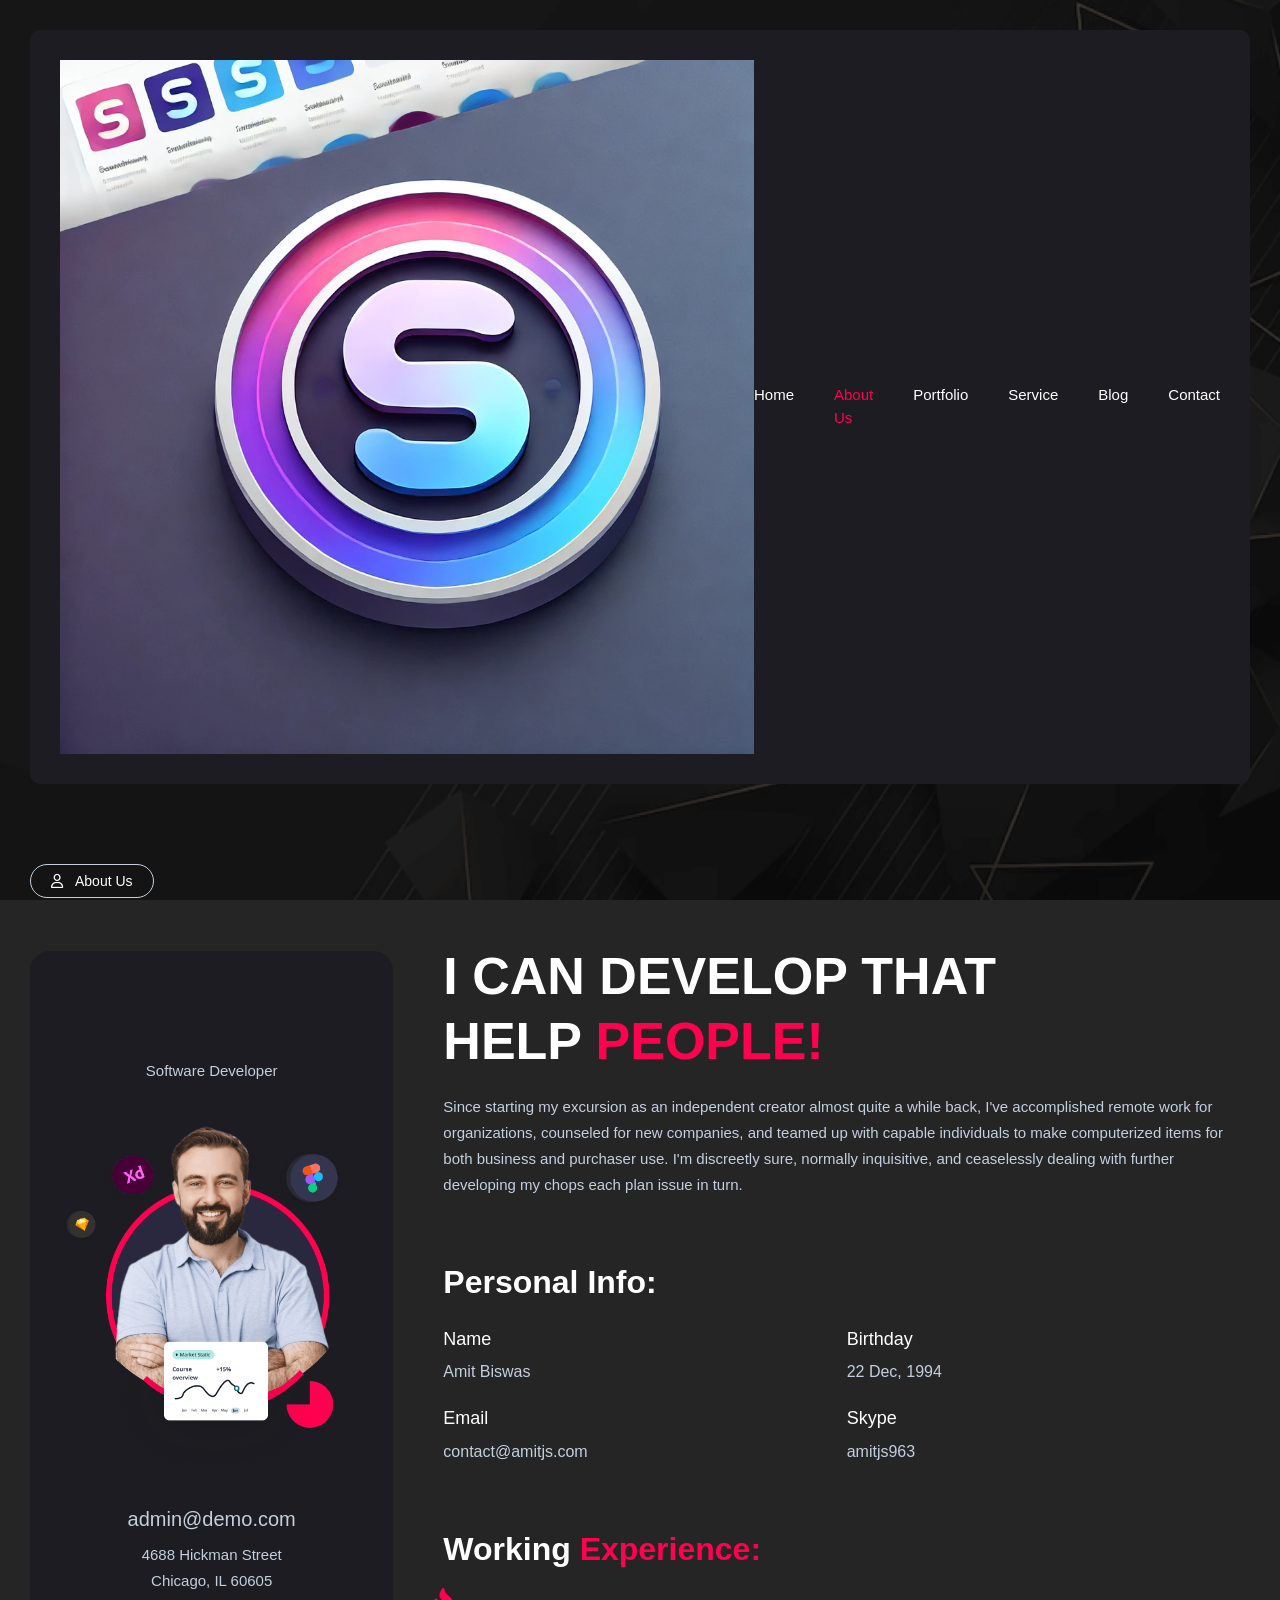
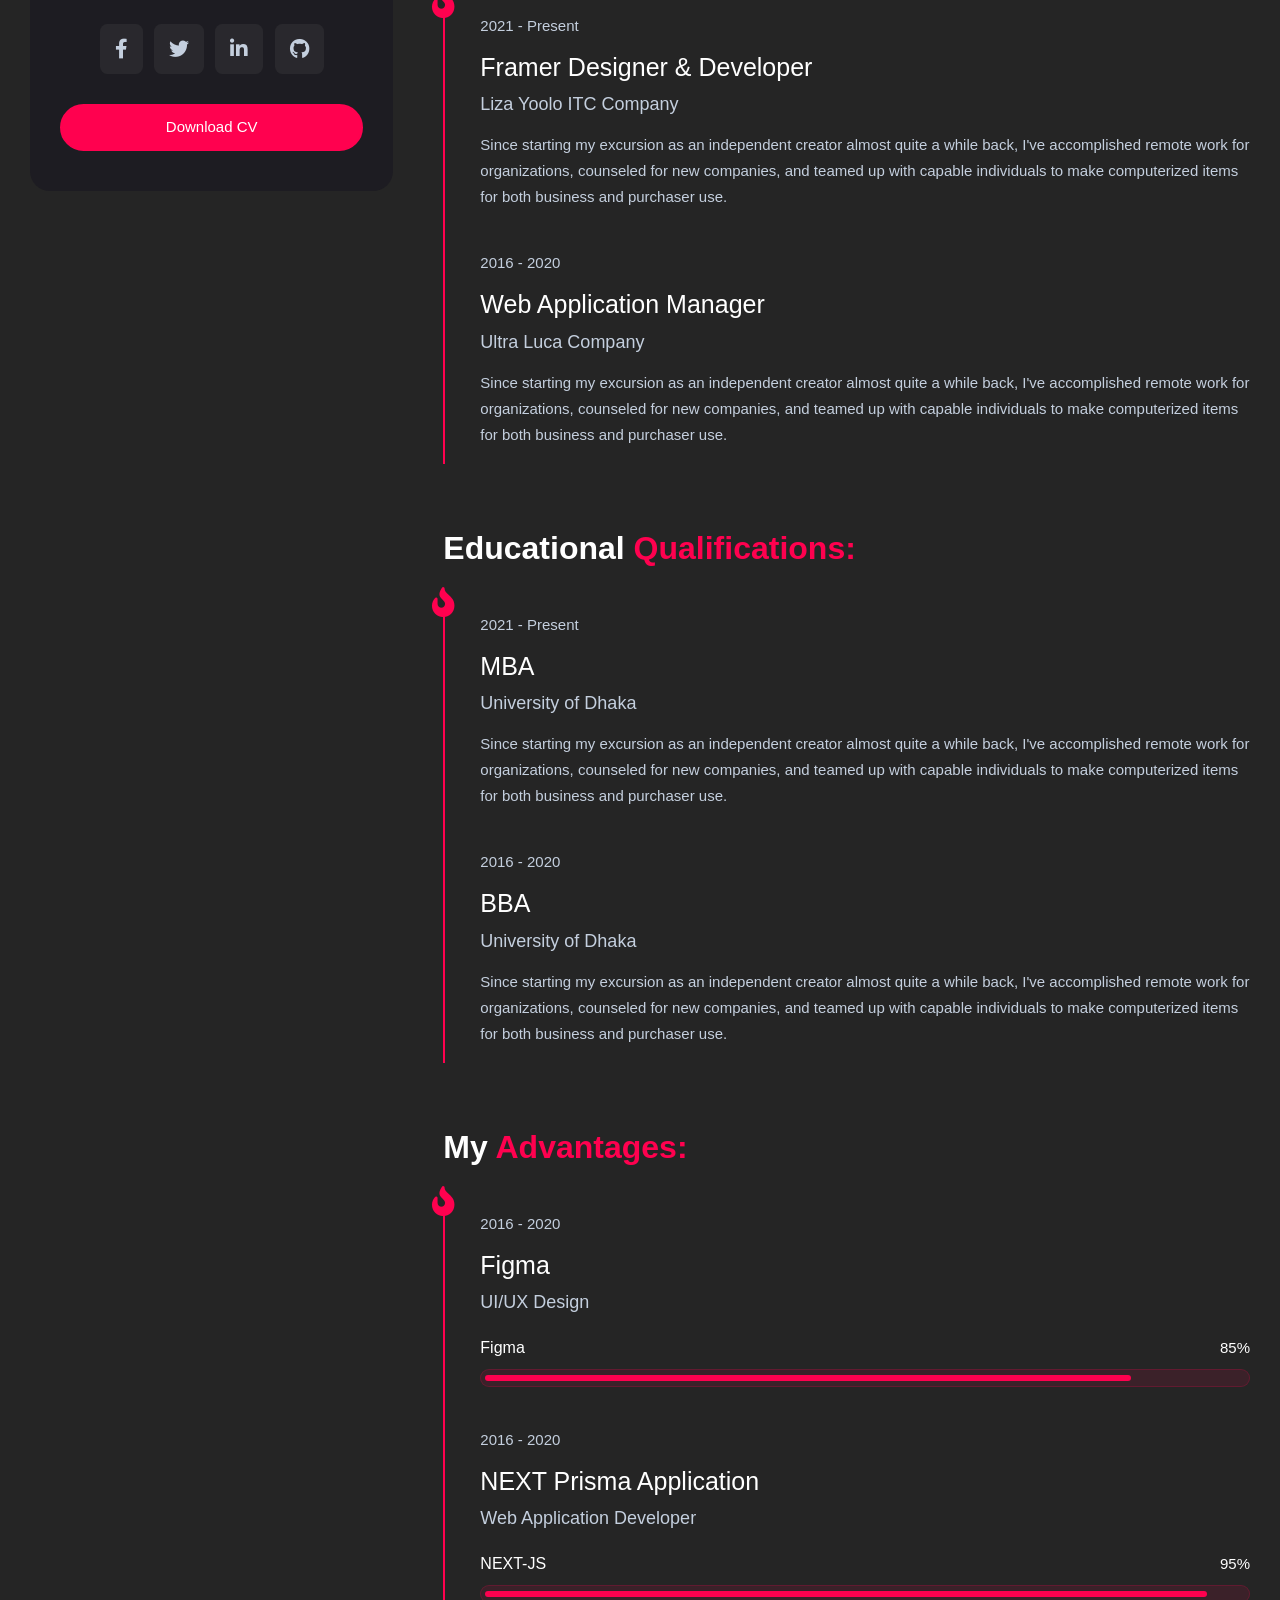
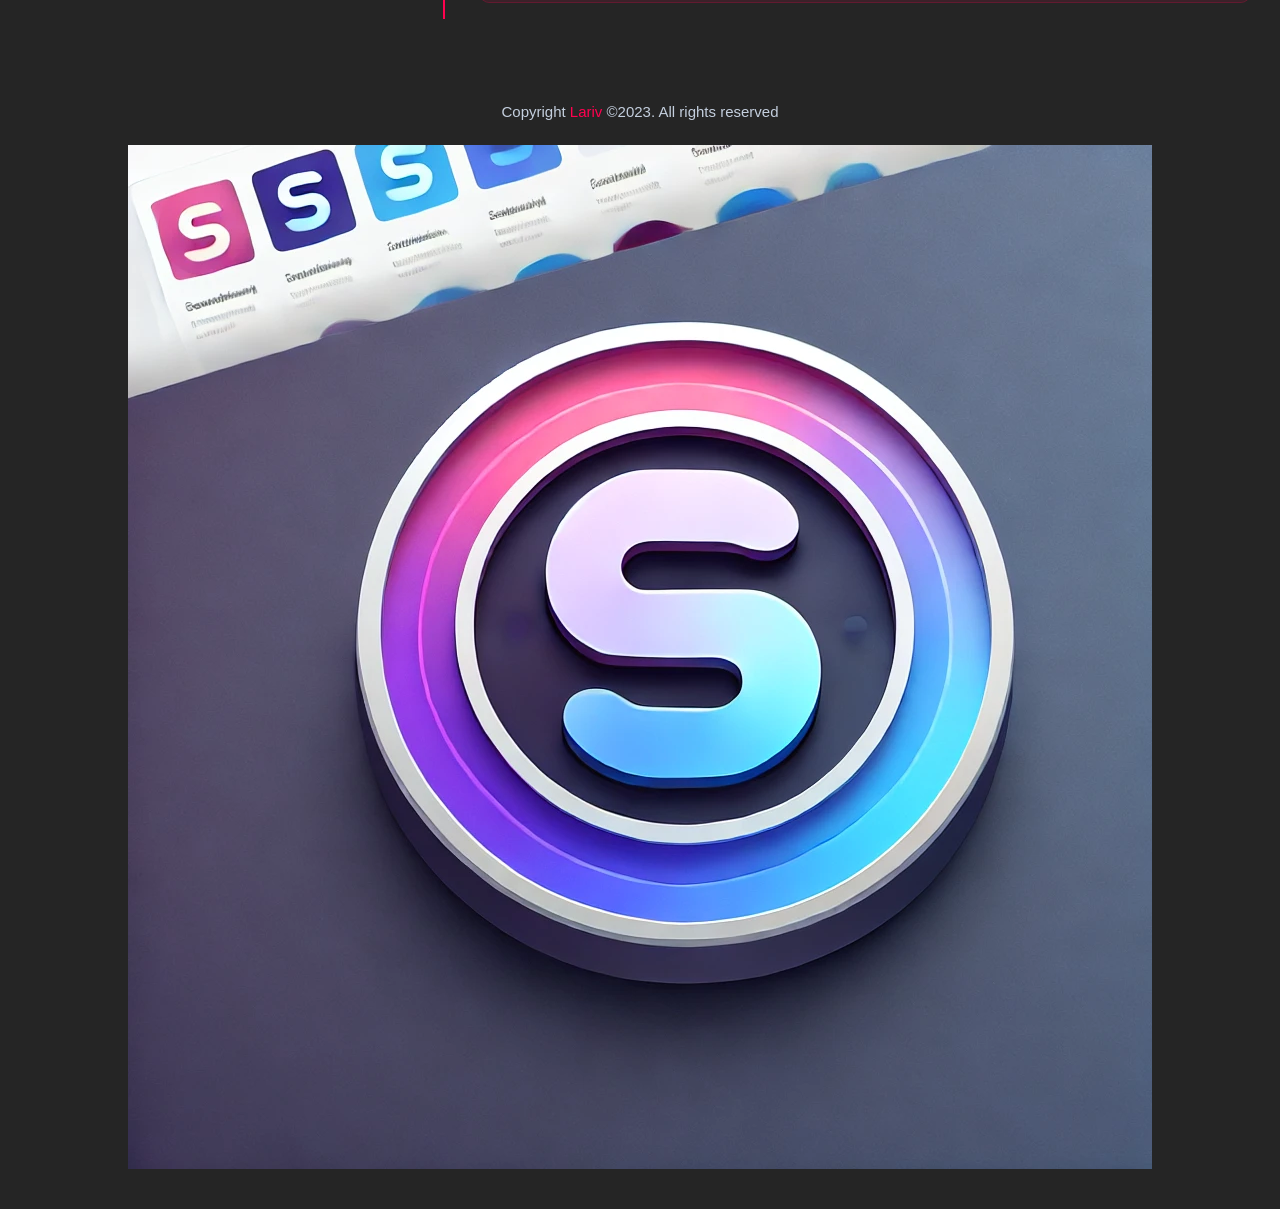
==== commit 0127b10e: "Rename template and update logo references from Lariv to Shahnewaz Portfolio" ====
--- a/src/about.html
+++ b/src/about.html
@@ -74,10 +74,7 @@
         >
           <div class="logo flex items-center">
             <a href="/">
-              <img
-                src="assets/images/logo.svg"
-                alt="Lariv - React Portfolio Template"
-              />
+              <img src="assets/images/logo.webp" alt="Shahnewaz Portfolio" />
             </a>
           </div>
           <menu class="hidden items-center lg:flex">
@@ -132,10 +129,7 @@
             ></i>
           </span>
           <div>
-            <img
-              src="assets/images/logo.svg"
-              alt="Lariv - React Portfolio Template"
-            />
+            <img src="assets/images/logo.webp" alt="Shahnewaz Portfolio" />
           </div>
         </div>
         <div class="my-[30px] border-t border-[#ddd]"></div>
@@ -687,10 +681,7 @@
             reserved
           </p>
           <div class="mt-[20px] flex justify-center text-center">
-            <img
-              src="assets/images/logo.svg"
-              alt="Lariv - React Portfolio Template"
-            />
+            <img src="assets/images/logo.webp" alt="Shahnewaz Portfolio" />
           </div>
         </div>
       </div>
--- a/src/assets/css/style.css
+++ b/src/assets/css/style.css
@@ -22,7 +22,7 @@
 
 ::before,
 ::after {
-  --tw-content: '';
+  --tw-content: "";
 }
 
 /*
@@ -42,7 +42,7 @@
   -moz-tab-size: 4;
   /* 3 */
   -o-tab-size: 4;
-     tab-size: 4;
+  tab-size: 4;
   /* 3 */
   font-family: Roboto, sans-serif;
   /* 4 */
@@ -85,7 +85,7 @@
 
 abbr:where([title]) {
   -webkit-text-decoration: underline dotted;
-          text-decoration: underline dotted;
+  text-decoration: underline dotted;
 }
 
 /*
@@ -129,7 +129,8 @@
 kbd,
 samp,
 pre {
-  font-family: SFMono-Regular, Menlo, Monaco, Consolas, Liberation Mono, Courier New, monospace;
+  font-family: SFMono-Regular, Menlo, Monaco, Consolas, Liberation Mono,
+    Courier New, monospace;
   /* 1 */
   font-size: 1em;
   /* 2 */
@@ -224,9 +225,9 @@
 */
 
 button,
-[type='button'],
-[type='reset'],
-[type='submit'] {
+[type="button"],
+[type="reset"],
+[type="submit"] {
   -webkit-appearance: button;
   /* 1 */
   background-color: transparent;
@@ -273,7 +274,7 @@
 2. Correct the outline style in Safari.
 */
 
-[type='search'] {
+[type="search"] {
   -webkit-appearance: textfield;
   /* 1 */
   outline-offset: -2px;
@@ -366,7 +367,8 @@
 2. Set the default placeholder color to the user's configured gray 400 color.
 */
 
-input::-moz-placeholder, textarea::-moz-placeholder {
+input::-moz-placeholder,
+textarea::-moz-placeholder {
   opacity: 1;
   /* 1 */
   color: #bdbdbd;
@@ -436,7 +438,7 @@
 
 /*
 Author       : themesoft69
-Template Name: Lariv - React Portfolio Template
+Template Name: Shahnewaz Portfolio
 Version      : 1.0.1
 */
 
@@ -453,7 +455,7 @@
 }
 
 html,
-  body {
+body {
   overflow-x: hidden;
   font-family: "Inter", sans-serif;
   background: #252525;
@@ -467,11 +469,11 @@
 }
 
 h1,
-  h2,
-  h3,
-  h4,
-  h5,
-  h6 {
+h2,
+h3,
+h4,
+h5,
+h6 {
   font-family: "Poppins", sans-serif;
 }
 
@@ -480,7 +482,9 @@
   z-index: 99;
 }
 
-*, ::before, ::after {
+*,
+::before,
+::after {
   --tw-border-spacing-x: 0;
   --tw-border-spacing-y: 0;
   --tw-translate-x: 0;
@@ -490,19 +494,19 @@
   --tw-skew-y: 0;
   --tw-scale-x: 1;
   --tw-scale-y: 1;
-  --tw-pan-x:  ;
-  --tw-pan-y:  ;
-  --tw-pinch-zoom:  ;
+  --tw-pan-x: ;
+  --tw-pan-y: ;
+  --tw-pinch-zoom: ;
   --tw-scroll-snap-strictness: proximity;
-  --tw-gradient-from-position:  ;
-  --tw-gradient-via-position:  ;
-  --tw-gradient-to-position:  ;
-  --tw-ordinal:  ;
-  --tw-slashed-zero:  ;
-  --tw-numeric-figure:  ;
-  --tw-numeric-spacing:  ;
-  --tw-numeric-fraction:  ;
-  --tw-ring-inset:  ;
+  --tw-gradient-from-position: ;
+  --tw-gradient-via-position: ;
+  --tw-gradient-to-position: ;
+  --tw-ordinal: ;
+  --tw-slashed-zero: ;
+  --tw-numeric-figure: ;
+  --tw-numeric-spacing: ;
+  --tw-numeric-fraction: ;
+  --tw-ring-inset: ;
   --tw-ring-offset-width: 0px;
   --tw-ring-offset-color: #fff;
   --tw-ring-color: rgb(33 150 243 / 0.5);
@@ -510,24 +514,24 @@
   --tw-ring-shadow: 0 0 #0000;
   --tw-shadow: 0 0 #0000;
   --tw-shadow-colored: 0 0 #0000;
-  --tw-blur:  ;
-  --tw-brightness:  ;
-  --tw-contrast:  ;
-  --tw-grayscale:  ;
-  --tw-hue-rotate:  ;
-  --tw-invert:  ;
-  --tw-saturate:  ;
-  --tw-sepia:  ;
-  --tw-drop-shadow:  ;
-  --tw-backdrop-blur:  ;
-  --tw-backdrop-brightness:  ;
-  --tw-backdrop-contrast:  ;
-  --tw-backdrop-grayscale:  ;
-  --tw-backdrop-hue-rotate:  ;
-  --tw-backdrop-invert:  ;
-  --tw-backdrop-opacity:  ;
-  --tw-backdrop-saturate:  ;
-  --tw-backdrop-sepia:  ;
+  --tw-blur: ;
+  --tw-brightness: ;
+  --tw-contrast: ;
+  --tw-grayscale: ;
+  --tw-hue-rotate: ;
+  --tw-invert: ;
+  --tw-saturate: ;
+  --tw-sepia: ;
+  --tw-drop-shadow: ;
+  --tw-backdrop-blur: ;
+  --tw-backdrop-brightness: ;
+  --tw-backdrop-contrast: ;
+  --tw-backdrop-grayscale: ;
+  --tw-backdrop-hue-rotate: ;
+  --tw-backdrop-invert: ;
+  --tw-backdrop-opacity: ;
+  --tw-backdrop-saturate: ;
+  --tw-backdrop-sepia: ;
 }
 
 ::backdrop {
@@ -540,19 +544,19 @@
   --tw-skew-y: 0;
   --tw-scale-x: 1;
   --tw-scale-y: 1;
-  --tw-pan-x:  ;
-  --tw-pan-y:  ;
-  --tw-pinch-zoom:  ;
+  --tw-pan-x: ;
+  --tw-pan-y: ;
+  --tw-pinch-zoom: ;
   --tw-scroll-snap-strictness: proximity;
-  --tw-gradient-from-position:  ;
-  --tw-gradient-via-position:  ;
-  --tw-gradient-to-position:  ;
-  --tw-ordinal:  ;
-  --tw-slashed-zero:  ;
-  --tw-numeric-figure:  ;
-  --tw-numeric-spacing:  ;
-  --tw-numeric-fraction:  ;
-  --tw-ring-inset:  ;
+  --tw-gradient-from-position: ;
+  --tw-gradient-via-position: ;
+  --tw-gradient-to-position: ;
+  --tw-ordinal: ;
+  --tw-slashed-zero: ;
+  --tw-numeric-figure: ;
+  --tw-numeric-spacing: ;
+  --tw-numeric-fraction: ;
+  --tw-ring-inset: ;
   --tw-ring-offset-width: 0px;
   --tw-ring-offset-color: #fff;
   --tw-ring-color: rgb(33 150 243 / 0.5);
@@ -560,24 +564,24 @@
   --tw-ring-shadow: 0 0 #0000;
   --tw-shadow: 0 0 #0000;
   --tw-shadow-colored: 0 0 #0000;
-  --tw-blur:  ;
-  --tw-brightness:  ;
-  --tw-contrast:  ;
-  --tw-grayscale:  ;
-  --tw-hue-rotate:  ;
-  --tw-invert:  ;
-  --tw-saturate:  ;
-  --tw-sepia:  ;
-  --tw-drop-shadow:  ;
-  --tw-backdrop-blur:  ;
-  --tw-backdrop-brightness:  ;
-  --tw-backdrop-contrast:  ;
-  --tw-backdrop-grayscale:  ;
-  --tw-backdrop-hue-rotate:  ;
-  --tw-backdrop-invert:  ;
-  --tw-backdrop-opacity:  ;
-  --tw-backdrop-saturate:  ;
-  --tw-backdrop-sepia:  ;
+  --tw-blur: ;
+  --tw-brightness: ;
+  --tw-contrast: ;
+  --tw-grayscale: ;
+  --tw-hue-rotate: ;
+  --tw-invert: ;
+  --tw-saturate: ;
+  --tw-sepia: ;
+  --tw-drop-shadow: ;
+  --tw-backdrop-blur: ;
+  --tw-backdrop-brightness: ;
+  --tw-backdrop-contrast: ;
+  --tw-backdrop-grayscale: ;
+  --tw-backdrop-hue-rotate: ;
+  --tw-backdrop-invert: ;
+  --tw-backdrop-opacity: ;
+  --tw-backdrop-saturate: ;
+  --tw-backdrop-sepia: ;
 }
 
 .container {
@@ -668,10 +672,17 @@
   color: rgb(196 207 222 / var(--tw-text-opacity));
   --tw-shadow: 0 0 rgb(0, 0 / 0, 0);
   --tw-shadow-colored: 0 0 var(--tw-shadow-color);
-  box-shadow: var(--tw-ring-offset-shadow, 0 0 #0000), var(--tw-ring-shadow, 0 0 #0000), var(--tw-shadow);
-  transition-property: color, background-color, border-color, text-decoration-color, fill, stroke, opacity, box-shadow, transform, filter, -webkit-backdrop-filter;
-  transition-property: color, background-color, border-color, text-decoration-color, fill, stroke, opacity, box-shadow, transform, filter, backdrop-filter;
-  transition-property: color, background-color, border-color, text-decoration-color, fill, stroke, opacity, box-shadow, transform, filter, backdrop-filter, -webkit-backdrop-filter;
+  box-shadow: var(--tw-ring-offset-shadow, 0 0 #0000),
+    var(--tw-ring-shadow, 0 0 #0000), var(--tw-shadow);
+  transition-property: color, background-color, border-color,
+    text-decoration-color, fill, stroke, opacity, box-shadow, transform, filter,
+    -webkit-backdrop-filter;
+  transition-property: color, background-color, border-color,
+    text-decoration-color, fill, stroke, opacity, box-shadow, transform, filter,
+    backdrop-filter;
+  transition-property: color, background-color, border-color,
+    text-decoration-color, fill, stroke, opacity, box-shadow, transform, filter,
+    backdrop-filter, -webkit-backdrop-filter;
   transition-timing-function: cubic-bezier(0.4, 0, 0.2, 1);
   transition-duration: 300ms;
 }
@@ -691,9 +702,15 @@
   border-width: 1px;
   --tw-border-opacity: 1;
   border-color: rgb(255 1 79 / var(--tw-border-opacity));
-  transition-property: color, background-color, border-color, text-decoration-color, fill, stroke, opacity, box-shadow, transform, filter, -webkit-backdrop-filter;
-  transition-property: color, background-color, border-color, text-decoration-color, fill, stroke, opacity, box-shadow, transform, filter, backdrop-filter;
-  transition-property: color, background-color, border-color, text-decoration-color, fill, stroke, opacity, box-shadow, transform, filter, backdrop-filter, -webkit-backdrop-filter;
+  transition-property: color, background-color, border-color,
+    text-decoration-color, fill, stroke, opacity, box-shadow, transform, filter,
+    -webkit-backdrop-filter;
+  transition-property: color, background-color, border-color,
+    text-decoration-color, fill, stroke, opacity, box-shadow, transform, filter,
+    backdrop-filter;
+  transition-property: color, background-color, border-color,
+    text-decoration-color, fill, stroke, opacity, box-shadow, transform, filter,
+    backdrop-filter, -webkit-backdrop-filter;
   transition-timing-function: cubic-bezier(0.4, 0, 0.2, 1);
   transition-duration: 200ms;
 }
@@ -1101,7 +1118,9 @@
 }
 
 .transform {
-  transform: translate(var(--tw-translate-x), var(--tw-translate-y)) rotate(var(--tw-rotate)) skewX(var(--tw-skew-x)) skewY(var(--tw-skew-y)) scaleX(var(--tw-scale-x)) scaleY(var(--tw-scale-y));
+  transform: translate(var(--tw-translate-x), var(--tw-translate-y))
+    rotate(var(--tw-rotate)) skewX(var(--tw-skew-x)) skewY(var(--tw-skew-y))
+    scaleX(var(--tw-scale-x)) scaleY(var(--tw-scale-y));
 }
 
 .cursor-pointer {
@@ -1318,7 +1337,7 @@
 
 .object-cover {
   -o-object-fit: cover;
-     object-fit: cover;
+  object-fit: cover;
 }
 
 .p-\[10px\] {
@@ -1569,34 +1588,49 @@
 
 .shadow {
   --tw-shadow: 0 1px 3px 0 rgb(0 0 0 / 0.1), 0 1px 2px -1px rgb(0 0 0 / 0.1);
-  --tw-shadow-colored: 0 1px 3px 0 var(--tw-shadow-color), 0 1px 2px -1px var(--tw-shadow-color);
-  box-shadow: var(--tw-ring-offset-shadow, 0 0 #0000), var(--tw-ring-shadow, 0 0 #0000), var(--tw-shadow);
+  --tw-shadow-colored: 0 1px 3px 0 var(--tw-shadow-color),
+    0 1px 2px -1px var(--tw-shadow-color);
+  box-shadow: var(--tw-ring-offset-shadow, 0 0 #0000),
+    var(--tw-ring-shadow, 0 0 #0000), var(--tw-shadow);
 }
 
 .shadow-none {
   --tw-shadow: 0 0 rgb(0, 0 / 0, 0);
   --tw-shadow-colored: 0 0 var(--tw-shadow-color);
-  box-shadow: var(--tw-ring-offset-shadow, 0 0 #0000), var(--tw-ring-shadow, 0 0 #0000), var(--tw-shadow);
+  box-shadow: var(--tw-ring-offset-shadow, 0 0 #0000),
+    var(--tw-ring-shadow, 0 0 #0000), var(--tw-shadow);
 }
 
 .blur {
   --tw-blur: blur(8px);
-  filter: var(--tw-blur) var(--tw-brightness) var(--tw-contrast) var(--tw-grayscale) var(--tw-hue-rotate) var(--tw-invert) var(--tw-saturate) var(--tw-sepia) var(--tw-drop-shadow);
+  filter: var(--tw-blur) var(--tw-brightness) var(--tw-contrast)
+    var(--tw-grayscale) var(--tw-hue-rotate) var(--tw-invert) var(--tw-saturate)
+    var(--tw-sepia) var(--tw-drop-shadow);
 }
 
 .invert {
   --tw-invert: invert(100%);
-  filter: var(--tw-blur) var(--tw-brightness) var(--tw-contrast) var(--tw-grayscale) var(--tw-hue-rotate) var(--tw-invert) var(--tw-saturate) var(--tw-sepia) var(--tw-drop-shadow);
+  filter: var(--tw-blur) var(--tw-brightness) var(--tw-contrast)
+    var(--tw-grayscale) var(--tw-hue-rotate) var(--tw-invert) var(--tw-saturate)
+    var(--tw-sepia) var(--tw-drop-shadow);
 }
 
 .filter {
-  filter: var(--tw-blur) var(--tw-brightness) var(--tw-contrast) var(--tw-grayscale) var(--tw-hue-rotate) var(--tw-invert) var(--tw-saturate) var(--tw-sepia) var(--tw-drop-shadow);
+  filter: var(--tw-blur) var(--tw-brightness) var(--tw-contrast)
+    var(--tw-grayscale) var(--tw-hue-rotate) var(--tw-invert) var(--tw-saturate)
+    var(--tw-sepia) var(--tw-drop-shadow);
 }
 
 .transition {
-  transition-property: color, background-color, border-color, text-decoration-color, fill, stroke, opacity, box-shadow, transform, filter, -webkit-backdrop-filter;
-  transition-property: color, background-color, border-color, text-decoration-color, fill, stroke, opacity, box-shadow, transform, filter, backdrop-filter;
-  transition-property: color, background-color, border-color, text-decoration-color, fill, stroke, opacity, box-shadow, transform, filter, backdrop-filter, -webkit-backdrop-filter;
+  transition-property: color, background-color, border-color,
+    text-decoration-color, fill, stroke, opacity, box-shadow, transform, filter,
+    -webkit-backdrop-filter;
+  transition-property: color, background-color, border-color,
+    text-decoration-color, fill, stroke, opacity, box-shadow, transform, filter,
+    backdrop-filter;
+  transition-property: color, background-color, border-color,
+    text-decoration-color, fill, stroke, opacity, box-shadow, transform, filter,
+    backdrop-filter, -webkit-backdrop-filter;
   transition-timing-function: cubic-bezier(0.4, 0, 0.2, 1);
   transition-duration: 150ms;
 }
@@ -1904,13 +1938,17 @@
 
 .group:hover .group-hover\:rotate-90 {
   --tw-rotate: 90deg;
-  transform: translate(var(--tw-translate-x), var(--tw-translate-y)) rotate(var(--tw-rotate)) skewX(var(--tw-skew-x)) skewY(var(--tw-skew-y)) scaleX(var(--tw-scale-x)) scaleY(var(--tw-scale-y));
+  transform: translate(var(--tw-translate-x), var(--tw-translate-y))
+    rotate(var(--tw-rotate)) skewX(var(--tw-skew-x)) skewY(var(--tw-skew-y))
+    scaleX(var(--tw-scale-x)) scaleY(var(--tw-scale-y));
 }
 
 .group:hover .group-hover\:scale-\[110\%\] {
   --tw-scale-x: 110%;
   --tw-scale-y: 110%;
-  transform: translate(var(--tw-translate-x), var(--tw-translate-y)) rotate(var(--tw-rotate)) skewX(var(--tw-skew-x)) skewY(var(--tw-skew-y)) scaleX(var(--tw-scale-x)) scaleY(var(--tw-scale-y));
+  transform: translate(var(--tw-translate-x), var(--tw-translate-y))
+    rotate(var(--tw-rotate)) skewX(var(--tw-skew-x)) skewY(var(--tw-skew-y))
+    scaleX(var(--tw-scale-x)) scaleY(var(--tw-scale-y));
 }
 
 .group:hover .group-hover\:text-theme {
@@ -2008,7 +2046,7 @@
 
   .md\:gap-x-\[30px\] {
     -moz-column-gap: 30px;
-         column-gap: 30px;
+    column-gap: 30px;
   }
 
   .md\:px-\[30px\] {
